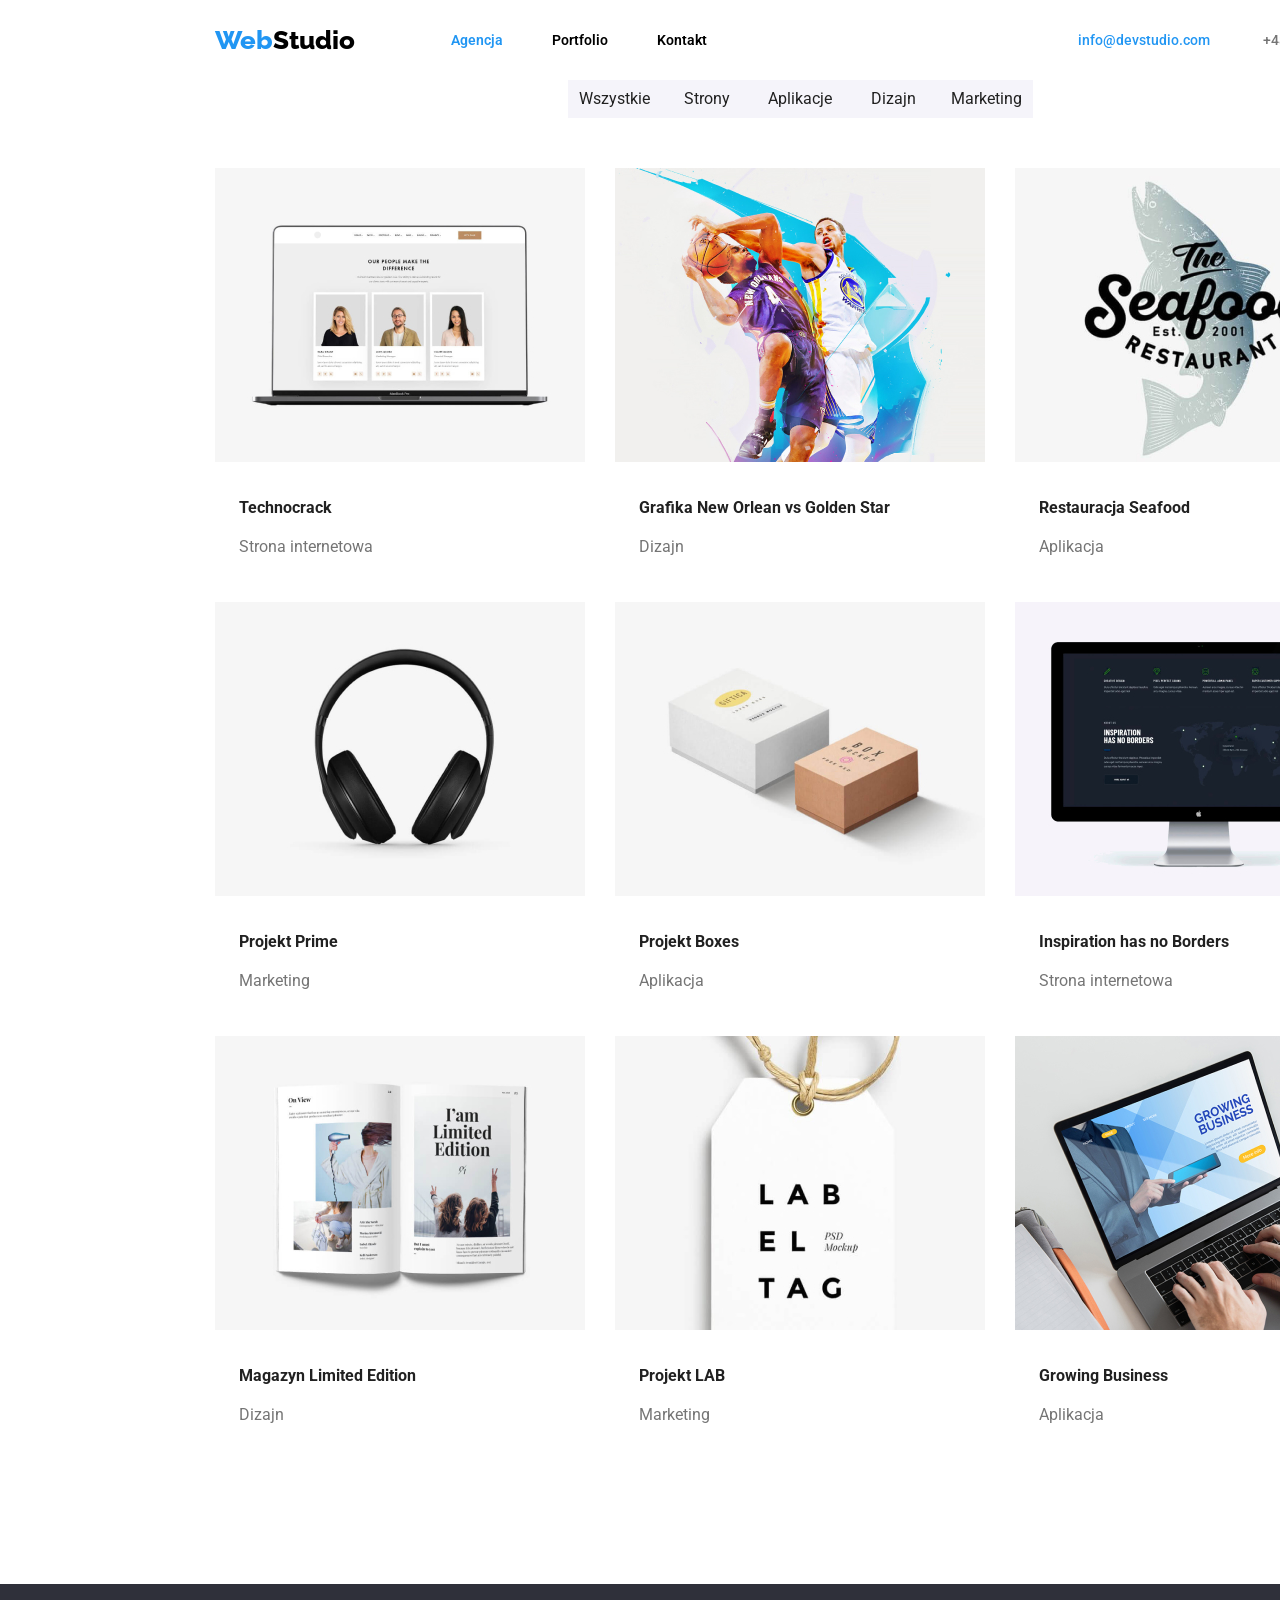
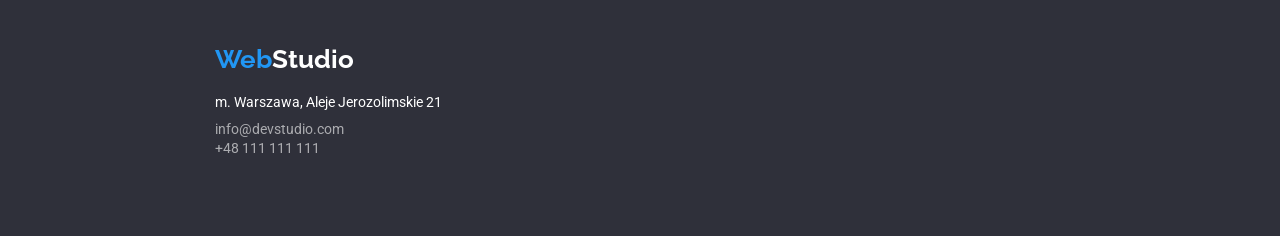
==== portfolio.html @ 06a0cdfe "Add files via upload" ====
<!DOCTYPE html>
<html lang="pl">
  <head>
    <meta charset="UTF-8" />
    <meta http-equiv="X-UA-Compatible" content="IE=edge" />
    <meta name="viewport" content="width=device-width, initial-scale=1.0" />
    <title>goit-markup-hw-03</title>
    <link
      rel="stylesheet"
      href="https://cdnjs.cloudflare.com/ajax/libs/modern-normalize/1.0.0/modern-normalize.min.css"
    />
    <link rel="stylesheet" href="css/styles.css" />
    <link rel="preconnect" href="https://fonts.googleapis.com" />
    <link rel="preconnect" href="https://fonts.gstatic.com" crossorigin />
    <link
      href="https://fonts.googleapis.com/css2?family=Raleway&family=Roboto&display=swap"
      rel="stylesheet"
    />
  </head>
  <body>
    <header class="header cotainer">
      <div class="upper-line container">
        <a href="index.html" class="logo-up link"
          ><span class="logo-first">Web</span
          ><span class="logo-second">Studio</span></a
        >

        <!-- Nawigacja do innych stron -->
        <nav class="nav-links">
          <ul class="nav-class list">
            <li><a href="agencja" class="agency link">Agencja</a></li>
            <li>
              <a href="portfolio.html" class="portfolio link">Portfolio</a>
            </li>
            <li><a href="kontakt" class="contact link">Kontakt</a></li>
          </ul>
        </nav>

        <!-- Mail i telefon -->
        <address class="address-up">
          <a href="mailto:info@devstudio.com" class="address-up-mail link"
            >info@devstudio.com</a
          >
          <a href="tel:+48111111111" class="address-up-tel link"
            >+48 111 111 111</a
          >
        </address>
      </div>
    </header>
    <main>
      <!--Przyciski-->
      <div class="container">
        <ul class="selectors">
          <li><button type="button" class="selector-one">Wszystkie</button></li>
          <li><button type="button" class="selector-two">Strony</button></li>
          <li>
            <button type="button" class="selector-three">Aplikacje</button>
          </li>
          <li><button type="button" class="selector-four">Dizajn</button></li>
          <li>
            <button type="button" class="selector-five">Marketing</button>
          </li>
        </ul>
      </div>
      <!--Wybór produktów (nazwy plikow jpg zaczynają się od p-portfolio)-->
      <div class="container">
        <ul class="products">
          <li>
            <img
              src="images/plogo-one.jpg"
              alt="Technocrack"
              width="370"
              height="294"
            />
            <p class="prod-title">Technocrack</p>
            <p class="prod-decription">Strona internetowa</p>
          </li>
          <li>
            <img
              src="images/plogo-two.jpg"
              alt="New Orlean vs Golden Star"
              width="370"
              height="294"
            />
            <p class="prod-title">Grafika New Orlean vs Golden Star</p>
            <p class="prod-decription">Dizajn</p>
          </li>
          <li>
            <img
              src="images/plogo-three.jpg"
              alt="Seafood Restaurant"
              width="370"
              height="294"
            />
            <p class="prod-title">Restauracja Seafood</p>
            <p class="prod-decription">Aplikacja</p>
          </li>
          <li>
            <img
              src="images/plogo-four.jpg"
              alt="Headphones"
              width="370"
              height="294"
            />
            <p class="prod-title">Projekt Prime</p>
            <p class="prod-decription">Marketing</p>
          </li>
          <li>
            <img
              src="images/plogo-five.jpg"
              alt="Boxes"
              width="370"
              height="294"
            />
            <p class="prod-title">Projekt Boxes</p>
            <p class="prod-decription">Aplikacja</p>
          </li>
          <li>
            <img
              src="images/plogo-six.jpg"
              alt="Monitor"
              width="370"
              height="294"
            />
            <p class="prod-title">Inspiration has no Borders</p>
            <p class="prod-decription">Strona internetowa</p>
          </li>
          <li>
            <img
              src="images/plogo-seven.jpg"
              alt="Magazine"
              width="370"
              height="294"
            />
            <p class="prod-title">Magazyn Limited Edition</p>
            <p class="prod-decription">Dizajn</p>
          </li>
          <li>
            <img
              src="images/plogo-eight.jpg"
              alt="Tag"
              width="370"
              height="294"
            />
            <p class="prod-title">Projekt LAB</p>
            <p class="prod-decription">Marketing</p>
          </li>
          <li>
            <img
              src="images/plogo-nine.jpg"
              alt="Laptop"
              width="370"
              height="294"
            />
            <p class="prod-title">Growing Business</p>
            <p class="prod-decription">Aplikacja</p>
          </li>
        </ul>
      </div>
    </main>

    <footer>
      <div class="container">
        <section class="lower-line">
          <h3>
            <a href="index.html" class="logo-down link"
              ><span class="logo-down-first">Web</span
              ><span class="logo-down-second">Studio</span></a
            >
          </h3>

          <address class="adress-down-first">
            m. Warszawa, Aleje Jerozolimskie 21
          </address>

          <address class="adress-down-second link">
            <a href="mailto:info@devstudio.com" class="mail-bottom"
              >info@devstudio.com</a
            >
            <br />
            <a href="tel:+48111111111" class="tel-bottom">+48 111 111 111</a>
          </address>
        </section>
      </div>
    </footer>
  </body>
</html>
---- css/styles.css ----
:root {
  --first-text-color: #212121;
  --second-text-color: #757575;
  --third-text-color: #ffffff;
  --fourth-text-color: #2196f3;
  --fifth-text-color: #000;
  --first-background-color: #fff;
  --second-background-color: #2f303a;
  --button-color: #2196f3;
  --selectors-background-colour: #f5f4fa;
}

body {
  font-family: Roboto;
  line-height: normal;
  box-sizing: border-box;
  display: block;
  color: var(--second-text-color);
}

h1,
h2,
h3,
h4,
h5,
h6 {
  margin: 0;
}

ul,
ol {
  margin: 0;
  padding: 0;
}

p {
  padding: 0;
}

img {
  display: block;
}
.list {
  list-style: none;
}

.link {
  text-decoration: none;
}

.container {
  width: 1600px;
  align-items: center;
  /* margin: 0 auto; */
}

/* style nagłówka */
.header .countainer {
  display: flex;
  align-items: center;
}
.header {
  border: var(--first-background-color);
  width: 1600px;
  height: 80px;
  display: flex;
}

.header .upper-line {
  background-color: var(--first-background-color);
  display: flex;
}
.logo-up {
  font-family: Raleway;
  font-weight: 900;
  font-size: 26px;
  text-decoration: none;
  text-align: left;
  width: 145px;
  height: 31px;
  margin-left: 215px;
}
.logo-up :hover {
  font-family: Raleway;
  font-weight: 800;
  font-size: 26px;
  text-decoration: none;
}

.logo-first {
  color: var(--fourth-text-color);
  font-weight: 800;
  font-size: 26px;
}
.logo-second {
  color: var(--fifth-text-color);
  font-weight: 800;
  font-size: 26px;
}
.header .nav-links {
  padding-left: 91px;
}
.nav-links ul {
  font-weight: 600;
  font-size: 14px;
  font-style: normal;
  line-height: 16px;
  word-spacing: 46px;
}

.nav-class li {
  display: inline;
  text-decoration: none;
}

.nav-class li:hover {
  display: inline;
  text-decoration: none;
}

.nav-class a {
  text-decoration: none;
}

.nav-class a:hover {
  display: inline;
}

.agency {
  color: #2196f3;
}
.agency:hover {
  text-decoration: none;
}
.portfolio {
  color: #000;
}
.portfolio:hover {
  text-decoration: none;
}
.contact {
  color: #000;
}
.contact:hover {
  text-decoration: none;
}

.header .address-up {
  padding-left: 371px;
}

.address-up {
  font-weight: 500;
  font-size: 14px;
  font-style: normal;
  text-align: right;
  top: 32px;
}

.address-up :hover {
  font-weight: 500;
  font-size: 14px;
  text-decoration: underline;
  text-align: right;
}

.address-up-mail {
  color: #2196f3;
  text-decoration: none;
}

.address-up-tel {
  color: var(--second-text-color);
  text-decoration: none;
  padding-left: 50px;
}

/* style Głównego nagłówka i przycisku na stronie głónej*/

.main-headder {
  background-color: var(--second-background-color);
  text-align: center;
  align-items: center;
  width: 1600px;
  height: 600px;
}
h1 {
  font-weight: 900;
  font-size: 44px;
  line-height: 60px;
  letter-spacing: 0.06em;
  text-transform: uppercase;
  color: var(--third-text-color);
  padding: 200px 452px 40px 452px;
}

.selector-main {
  font-style: normal;
  font-weight: 700;
  font-size: 16px;
  line-height: 30px;
  letter-spacing: 0.06em;
  background-color: var(--button-color);
  border-color: var(--button-color);
  border-radius: 4px;
  box-shadow: 0px 4px 4px rgba(0, 0, 0, 0.15);
  color: var(--third-text-color);
  cursor: pointer;
  width: 200px;
  height: 50px;
  margin-bottom: 200px;
}

.selector-main :hover,
.selector-main :focus {
  color: var(--third-text-color);
}

/*komórki lorem ipsum*/
.ipsum {
  display: flex;
  margin-left: 215px;
  margin-right: 215px;
  margin-top: 94px;
  justify-content: space-evenly;
  padding-bottom: 94px;
}

.ipsum.reversed {
  flex-direction: row;
}

.lorem-ipsum li {
  list-style: none;
  display: block;
  text-align: left;
}

.ipsum-main {
  font-weight: 700;
  font-size: 14px;
  color: var(--first-text-color);
  text-align: left;
}

.ipsum-secondarry {
  font-weight: 400;
  font-size: 14;
  font-style: normal;
  text-decoration: none;
  text-align: left;
  display: flex;
}

/* Foto */
.photos {
  background-color: var(--first-background-color);
  display: inline;
  color: var(--first-text-color);
}
.photos h2 {
  text-align: center;
  font-weight: 700;
  font-size: 36px;
  padding-bottom: 50px;
}

.photos ul {
  list-style: none;
}
.photo {
  display: flex;
  align-items: center;
  justify-content: space-between;
  flex-direction: row;
  margin-left: 215px;
  margin-right: 215px;
  padding-bottom: 188px;
}

/*Zespół*/
.our-team {
  background-color: var(--first-background-color);
}
.member {
  width: 270px;
  height: 368px;
  box-shadow: 0 2px 1px 0 #000000;
  box-shadow: 0 1px 1px 0 #000000;
  box-shadow: 0 1px 3px 0 #000000;
  border-bottom-right-radius: 4px;
  border-bottom-left-radius: 4px;
  border-image-width: 270px;
}

.our-team h2 {
  color: var(--first-text-color);
  font-weight: 700;
  font-size: 36px;
  text-align: center;
  padding-bottom: 50px;
}

.members {
  display: flex;
  flex-direction: row;
  justify-content: space-between;
  padding-bottom: 94px;
  margin-left: 215px;
  margin-right: 215px;
}

.members li {
  list-style: none;
  font-size: 16px;
  font-weight: 400;
}

.john-doe {
  font-size: 16px;
  font-weight: 700;
  text-align: center;
  color: var(--first-text-color);
}
.member-text {
  font-size: 16px;
  font-weight: 400;
  text-align: center;
}

/*Stopka*/

.lower-line {
  background-color: var(--second-background-color);
  height: 252px;
  padding-left: 215px;
  padding-top: 60px;
}

.logo-down {
  font-family: Raleway;
  font-weight: 700;
  font-size: 26px;
  text-decoration: none;
}
.logo-down:hover {
  font-family: Raleway;
  font-weight: 700;
  font-size: 26px;
  text-decoration: underline;
}
.logo-down-first {
  color: var(--fourth-text-color);
  font-weight: 700;
  font-size: 26px;
}

.logo-down-second {
  color: var(--third-text-color);
  font-weight: 700;
  font-size: 26px;
}

.adress-down-first {
  font-size: 14px;
  font-weight: 400;
  font-style: normal;
  color: var(--third-text-color);
  padding-top: 20px;
  padding-bottom: 9px;
}

.adress-down-second a {
  font-size: 14px;
  font-weight: 400;
  font-style: normal;
  text-decoration: none;
  color: rgba(255, 255, 255, 0.6);
}

.adress-down-second a:hover {
  font-size: 14px;
  font-weight: 400;
  font-style: normal;
  text-decoration: underline;
  color: rgba(255, 255, 255, 0.6);
}

/*Style dla <main> Portfolio*/

.selectors {
  background-color: var(--first-background-color);
  display: flex;
  font-style: normal;
  font-weight: 500;
  font-size: 16px;
  line-height: 26px;
  list-style: none;
  justify-content: center;
}
.selector-one {
  color: var(--first-text-color);
  background-color: var(--selectors-background-colour);
  border: none;
  cursor: pointer;
  width: 93px;
  height: 38px;
}
.selector-one:hover,
.selector-two:hover,
.selector-three:hover,
.selector-four:hover,
.selector-five:hover {
  text-align: center;
  background-color: var(--button-color);
  border-color: var(--button-color);
  border-radius: 4px;
  color: var(--third-text-color);
}

.selector-one :focus,
.selector-two :focus,
.selector-three :focus,
.selector-four :focus,
.selector-five :focus {
  text-align: center;
  background-color: var(--button-color);
  border-color: var(--button-color);
  border-radius: 4px;
  color: var(--third-text-color);
}

.selector-two {
  color: var(--first-text-color);
  background-color: var(--selectors-background-colour);
  border: none;
  cursor: pointer;
  width: 93px;
  height: 38px;
}

.selector-three {
  color: var(--first-text-color);
  background-color: var(--selectors-background-colour);
  border: none;
  cursor: pointer;
  width: 93px;
  height: 38px;
}

.selector-four {
  color: var(--first-text-color);
  background-color: var(--selectors-background-colour);
  border: none;
  cursor: pointer;
  width: 93px;
  height: 38px;
}

.selector-five {
  color: var(--first-text-color);
  background-color: var(--selectors-background-colour);
  border: none;
  cursor: pointer;
  width: 93px;
  height: 38px;
}
.selectors ul {
  list-style: none;
  text-align: center;
}
.products {
  display: flex;
  flex-wrap: wrap;
  margin-left: 215px;
  margin-top: 50px;
  padding-bottom: 114px;
  list-style: none;
}
.products li {
  padding-right: 30px;
  padding-bottom: 30px;
}
.prod-title {
  font-size: 18;
  font-weight: 700;
  color: var(--first-text-color);
  padding-top: 20px;
  padding-left: 24px;
}
.prod-decription {
  font-size: 16;
  font-weight: 400;
  color: var(--second-text-color);
  padding-left: 24px;
  padding-top: 4px;
}
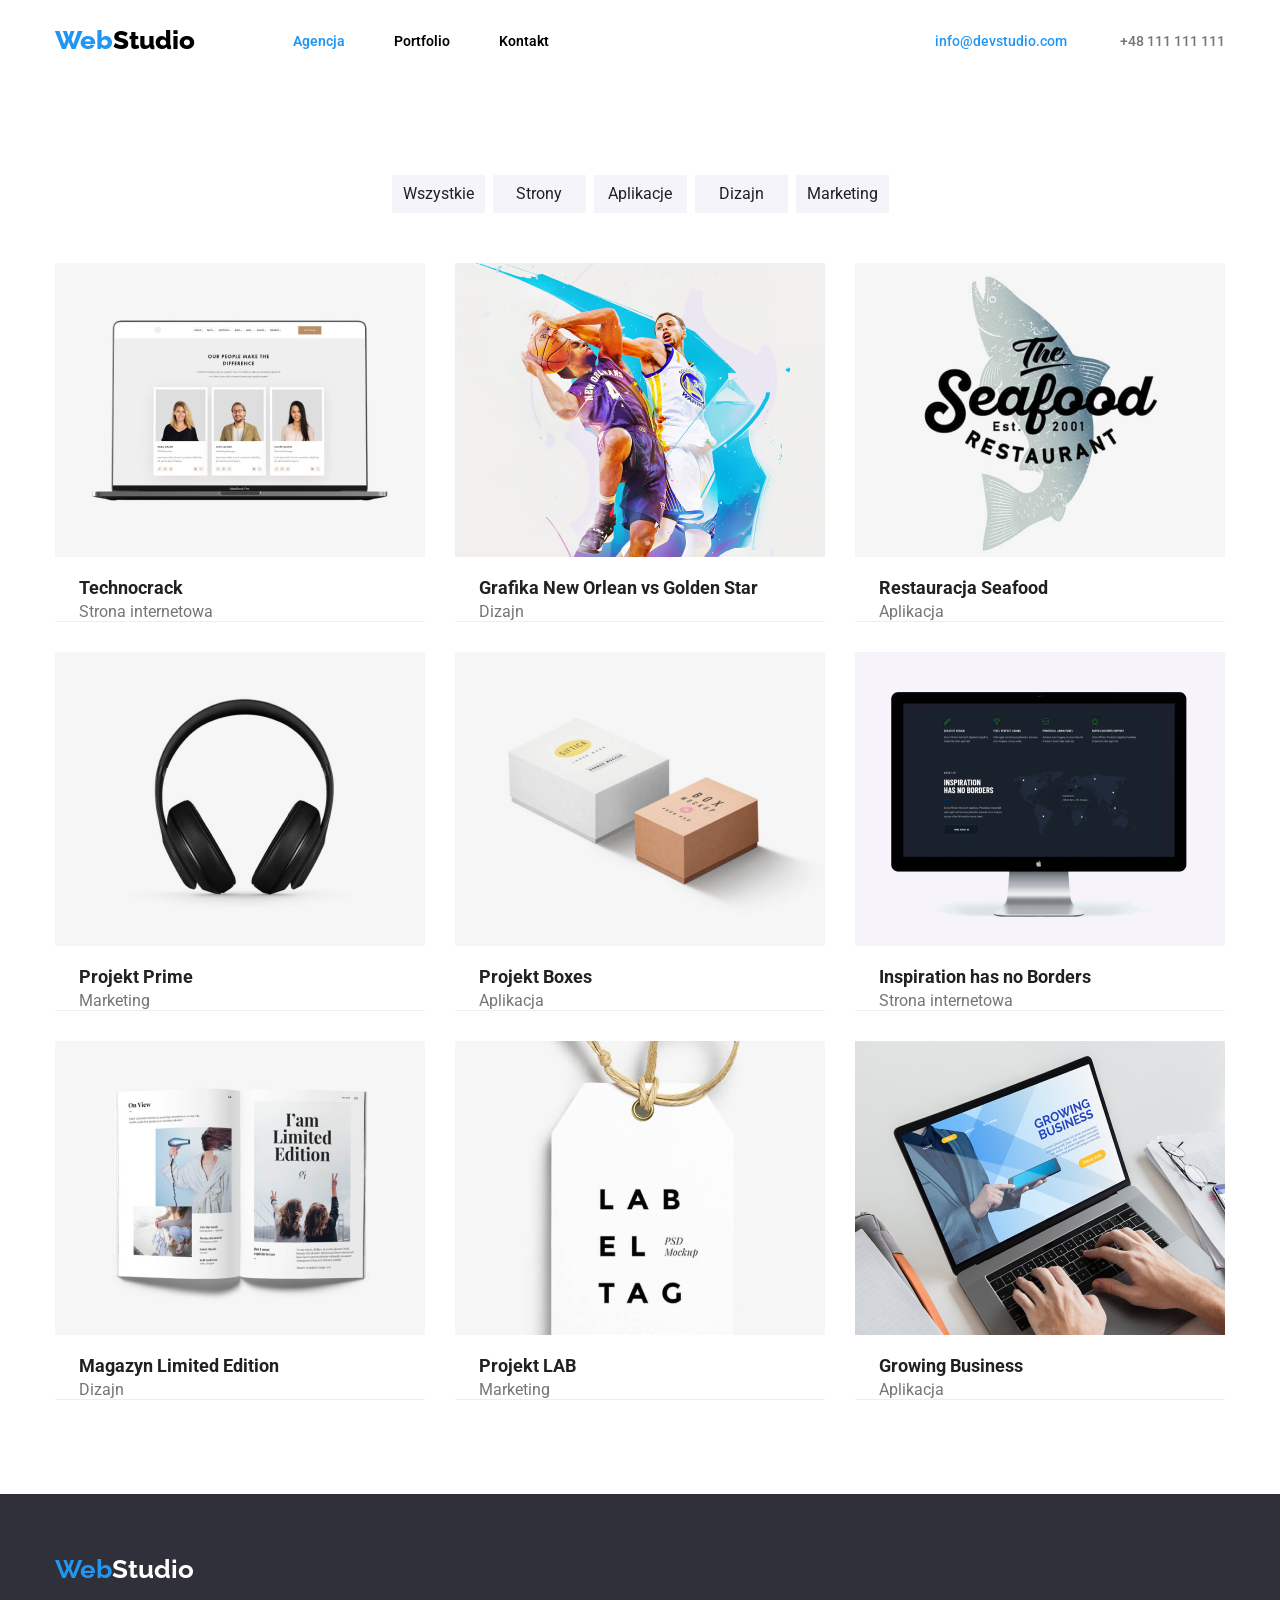
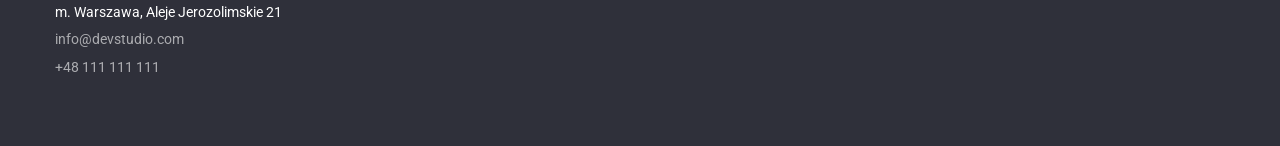
==== commit e6837a02: "Update portfolio.html" ====
--- a/portfolio.html
+++ b/portfolio.html
@@ -48,120 +48,132 @@
       </div>
     </header>
     <main>
-      <!--Przyciski-->
-      <div class="container">
-        <ul class="selectors">
-          <li><button type="button" class="selector-one">Wszystkie</button></li>
-          <li><button type="button" class="selector-two">Strony</button></li>
-          <li>
-            <button type="button" class="selector-three">Aplikacje</button>
-          </li>
-          <li><button type="button" class="selector-four">Dizajn</button></li>
-          <li>
-            <button type="button" class="selector-five">Marketing</button>
-          </li>
-        </ul>
-      </div>
-      <!--Wybór produktów (nazwy plikow jpg zaczynają się od p-portfolio)-->
-      <div class="container">
-        <ul class="products">
-          <li>
-            <img
-              src="images/plogo-one.jpg"
-              alt="Technocrack"
-              width="370"
-              height="294"
-            />
-            <p class="prod-title">Technocrack</p>
-            <p class="prod-decription">Strona internetowa</p>
-          </li>
-          <li>
-            <img
-              src="images/plogo-two.jpg"
-              alt="New Orlean vs Golden Star"
-              width="370"
-              height="294"
-            />
-            <p class="prod-title">Grafika New Orlean vs Golden Star</p>
-            <p class="prod-decription">Dizajn</p>
-          </li>
-          <li>
-            <img
-              src="images/plogo-three.jpg"
-              alt="Seafood Restaurant"
-              width="370"
-              height="294"
-            />
-            <p class="prod-title">Restauracja Seafood</p>
-            <p class="prod-decription">Aplikacja</p>
-          </li>
-          <li>
-            <img
-              src="images/plogo-four.jpg"
-              alt="Headphones"
-              width="370"
-              height="294"
-            />
-            <p class="prod-title">Projekt Prime</p>
-            <p class="prod-decription">Marketing</p>
-          </li>
-          <li>
-            <img
-              src="images/plogo-five.jpg"
-              alt="Boxes"
-              width="370"
-              height="294"
-            />
-            <p class="prod-title">Projekt Boxes</p>
-            <p class="prod-decription">Aplikacja</p>
-          </li>
-          <li>
-            <img
-              src="images/plogo-six.jpg"
-              alt="Monitor"
-              width="370"
-              height="294"
-            />
-            <p class="prod-title">Inspiration has no Borders</p>
-            <p class="prod-decription">Strona internetowa</p>
-          </li>
-          <li>
-            <img
-              src="images/plogo-seven.jpg"
-              alt="Magazine"
-              width="370"
-              height="294"
-            />
-            <p class="prod-title">Magazyn Limited Edition</p>
-            <p class="prod-decription">Dizajn</p>
-          </li>
-          <li>
-            <img
-              src="images/plogo-eight.jpg"
-              alt="Tag"
-              width="370"
-              height="294"
-            />
-            <p class="prod-title">Projekt LAB</p>
-            <p class="prod-decription">Marketing</p>
-          </li>
-          <li>
-            <img
-              src="images/plogo-nine.jpg"
-              alt="Laptop"
-              width="370"
-              height="294"
-            />
-            <p class="prod-title">Growing Business</p>
-            <p class="prod-decription">Aplikacja</p>
-          </li>
-        </ul>
+      <div class="section">
+        <!--Przyciski-->
+        <div class="selectors">
+          <div class="container">
+            <ul class="selectors-list list">
+              <li>
+                <button type="button" class="selector-one">Wszystkie</button>
+              </li>
+              <li>
+                <button type="button" class="selector-two">Strony</button>
+              </li>
+              <li>
+                <button type="button" class="selector-three">Aplikacje</button>
+              </li>
+              <li>
+                <button type="button" class="selector-four">Dizajn</button>
+              </li>
+              <li>
+                <button type="button" class="selector-five">Marketing</button>
+              </li>
+            </ul>
+          </div>
+        </div>
+        <!--Wybór produktów (nazwy plikow jpg zaczynają się od p-portfolio)-->
+        <div class="products">
+          <div class="container">
+            <ul class="products-list list">
+              <li>
+                <img
+                  src="images/plogo-one.jpg"
+                  alt="Technocrack"
+                  width="370"
+                  height="294"
+                />
+                <p class="prod-title">Technocrack</p>
+                <p class="prod-decription">Strona internetowa</p>
+              </li>
+              <li>
+                <img
+                  src="images/plogo-two.jpg"
+                  alt="New Orlean vs Golden Star"
+                  width="370"
+                  height="294"
+                />
+                <p class="prod-title">Grafika New Orlean vs Golden Star</p>
+                <p class="prod-decription">Dizajn</p>
+              </li>
+              <li>
+                <img
+                  src="images/plogo-three.jpg"
+                  alt="Seafood Restaurant"
+                  width="370"
+                  height="294"
+                />
+                <p class="prod-title">Restauracja Seafood</p>
+                <p class="prod-decription">Aplikacja</p>
+              </li>
+              <li>
+                <img
+                  src="images/plogo-four.jpg"
+                  alt="Headphones"
+                  width="370"
+                  height="294"
+                />
+                <p class="prod-title">Projekt Prime</p>
+                <p class="prod-decription">Marketing</p>
+              </li>
+              <li>
+                <img
+                  src="images/plogo-five.jpg"
+                  alt="Boxes"
+                  width="370"
+                  height="294"
+                />
+                <p class="prod-title">Projekt Boxes</p>
+                <p class="prod-decription">Aplikacja</p>
+              </li>
+              <li>
+                <img
+                  src="images/plogo-six.jpg"
+                  alt="Monitor"
+                  width="370"
+                  height="294"
+                />
+                <p class="prod-title">Inspiration has no Borders</p>
+                <p class="prod-decription">Strona internetowa</p>
+              </li>
+              <li>
+                <img
+                  src="images/plogo-seven.jpg"
+                  alt="Magazine"
+                  width="370"
+                  height="294"
+                />
+                <p class="prod-title">Magazyn Limited Edition</p>
+                <p class="prod-decription">Dizajn</p>
+              </li>
+              <li>
+                <img
+                  src="images/plogo-eight.jpg"
+                  alt="Tag"
+                  width="370"
+                  height="294"
+                />
+                <p class="prod-title">Projekt LAB</p>
+                <p class="prod-decription">Marketing</p>
+              </li>
+              <li>
+                <img
+                  src="images/plogo-nine.jpg"
+                  alt="Laptop"
+                  width="370"
+                  height="294"
+                />
+                <p class="prod-title">Growing Business</p>
+                <p class="prod-decription">Aplikacja</p>
+              </li>
+            </ul>
+          </div>
+        </div>
       </div>
     </main>
 
     <footer>
-      <div class="container">
-        <section class="lower-line">
+      <div class="lower-line section">
+        <div class="container">
           <h3>
             <a href="index.html" class="logo-down link"
               ><span class="logo-down-first">Web</span
@@ -174,13 +186,17 @@
           </address>
 
           <address class="adress-down-second link">
-            <a href="mailto:info@devstudio.com" class="mail-bottom"
-              >info@devstudio.com</a
-            >
-            <br />
-            <a href="tel:+48111111111" class="tel-bottom">+48 111 111 111</a>
+            <ul class="adress-down list">
+              <li class="mail-bottom">
+                <a href="mailto:info@devstudio.com">info@devstudio.com</a>
+              </li>
+
+              <li class="tel-bottom">
+                <a href="tel:+48111111111">+48 111 111 111</a>
+              </li>
+            </ul>
           </address>
-        </section>
+        </div>
       </div>
     </footer>
   </body>
--- a/css/styles.css
+++ b/css/styles.css
@@ -10,6 +10,11 @@
   --selectors-background-colour: #f5f4fa;
 }
 
+* {
+  margin: 0;
+  padding: 0;
+}
+
 body {
   font-family: Roboto;
   line-height: normal;
@@ -49,23 +54,27 @@
 }
 
 .container {
-  width: 1600px;
-  align-items: center;
-  /* margin: 0 auto; */
-}
-
+  width: 1200px;
+  margin: 0 auto;
+  padding-left: 15px;
+  padding-right: 15px;
+}
+
+.section {
+  padding-top: 94px;
+  padding-bottom: 94px;
+}
 /* style nagłówka */
-.header .countainer {
-  display: flex;
-  align-items: center;
-}
 .header {
   border: var(--first-background-color);
-  width: 1600px;
-  height: 80px;
-  display: flex;
-}
-
+  display: flex;
+  align-items: center;
+  padding-top: 25px;
+  padding-bottom: 25px;
+}
+.upper-line {
+  align-items: center;
+}
 .header .upper-line {
   background-color: var(--first-background-color);
   display: flex;
@@ -78,7 +87,6 @@
   text-align: left;
   width: 145px;
   height: 31px;
-  margin-left: 215px;
 }
 .logo-up :hover {
   font-family: Raleway;
@@ -97,15 +105,20 @@
   font-weight: 800;
   font-size: 26px;
 }
+
 .header .nav-links {
-  padding-left: 91px;
+  padding-left: 93px;
+  gap: 46px;
+  top: 32px;
 }
 .nav-links ul {
+  display: inline;
   font-weight: 600;
   font-size: 14px;
   font-style: normal;
   line-height: 16px;
   word-spacing: 46px;
+  align-items: center;
 }
 
 .nav-class li {
@@ -146,15 +159,15 @@
 }
 
 .header .address-up {
-  padding-left: 371px;
+  margin-left: auto;
+  display: inline;
 }
 
 .address-up {
   font-weight: 500;
   font-size: 14px;
   font-style: normal;
-  text-align: right;
-  top: 32px;
+  text-align: left;
 }
 
 .address-up :hover {
@@ -179,10 +192,9 @@
 
 .main-headder {
   background-color: var(--second-background-color);
-  text-align: center;
-  align-items: center;
-  width: 1600px;
-  height: 600px;
+}
+.main-headder .container {
+  align-items: center;
 }
 h1 {
   font-weight: 900;
@@ -190,12 +202,15 @@
   line-height: 60px;
   letter-spacing: 0.06em;
   text-transform: uppercase;
-  color: var(--third-text-color);
-  padding: 200px 452px 40px 452px;
+  text-align: center;
+  color: var(--third-text-color);
+  padding: 200px 252px 30px 252px;
 }
 
 .selector-main {
   font-style: normal;
+  text-align: center;
+  align-items: center;
   font-weight: 700;
   font-size: 16px;
   line-height: 30px;
@@ -208,7 +223,7 @@
   cursor: pointer;
   width: 200px;
   height: 50px;
-  margin-bottom: 200px;
+  margin: 30px 500px 200px 500px;
 }
 
 .selector-main :hover,
@@ -219,11 +234,8 @@
 /*komórki lorem ipsum*/
 .ipsum {
   display: flex;
-  margin-left: 215px;
-  margin-right: 215px;
-  margin-top: 94px;
   justify-content: space-evenly;
-  padding-bottom: 94px;
+  gap: 30px;
 }
 
 .ipsum.reversed {
@@ -245,10 +257,10 @@
 
 .ipsum-secondarry {
   font-weight: 400;
-  font-size: 14;
-  font-style: normal;
-  text-decoration: none;
-  text-align: left;
+  font-size: 14px;
+  font-style: normal;
+  text-decoration: none;
+  text-align: justify;
   display: flex;
 }
 
@@ -267,18 +279,16 @@
 
 .photos ul {
   list-style: none;
+  gap: 30px;
 }
 .photo {
   display: flex;
   align-items: center;
   justify-content: space-between;
   flex-direction: row;
-  margin-left: 215px;
-  margin-right: 215px;
-  padding-bottom: 188px;
-}
-
-/*Zespół*/
+}
+
+/*Załoga*/
 .our-team {
   background-color: var(--first-background-color);
 }
@@ -305,9 +315,8 @@
   display: flex;
   flex-direction: row;
   justify-content: space-between;
+  gap: 30px;
   padding-bottom: 94px;
-  margin-left: 215px;
-  margin-right: 215px;
 }
 
 .members li {
@@ -333,7 +342,6 @@
 .lower-line {
   background-color: var(--second-background-color);
   height: 252px;
-  padding-left: 215px;
   padding-top: 60px;
 }
 
@@ -376,6 +384,7 @@
   font-style: normal;
   text-decoration: none;
   color: rgba(255, 255, 255, 0.6);
+  text-align: left;
 }
 
 .adress-down-second a:hover {
@@ -385,12 +394,18 @@
   text-decoration: underline;
   color: rgba(255, 255, 255, 0.6);
 }
+.mail-bottom {
+  margin-bottom: 9px;
+}
 
 /*Style dla <main> Portfolio*/
-
 .selectors {
+  padding-bottom: 50px;
+}
+.selectors-list {
   background-color: var(--first-background-color);
   display: flex;
+  gap: 8px;
   font-style: normal;
   font-weight: 500;
   font-size: 16px;
@@ -469,27 +484,27 @@
   list-style: none;
   text-align: center;
 }
-.products {
-  display: flex;
+
+.products-list {
+  display: flex;
+  align-content: space-between;
   flex-wrap: wrap;
-  margin-left: 215px;
-  margin-top: 50px;
-  padding-bottom: 114px;
-  list-style: none;
-}
-.products li {
-  padding-right: 30px;
-  padding-bottom: 30px;
+  flex-basis: calc((100% - 60px) / 3);
+  gap: 30px;
+  align-items: center;
+}
+.products-list li {
+  border-bottom: 1px solid #eeeeee;
 }
 .prod-title {
-  font-size: 18;
+  font-size: 18px;
   font-weight: 700;
   color: var(--first-text-color);
   padding-top: 20px;
   padding-left: 24px;
 }
 .prod-decription {
-  font-size: 16;
+  font-size: 16px;
   font-weight: 400;
   color: var(--second-text-color);
   padding-left: 24px;
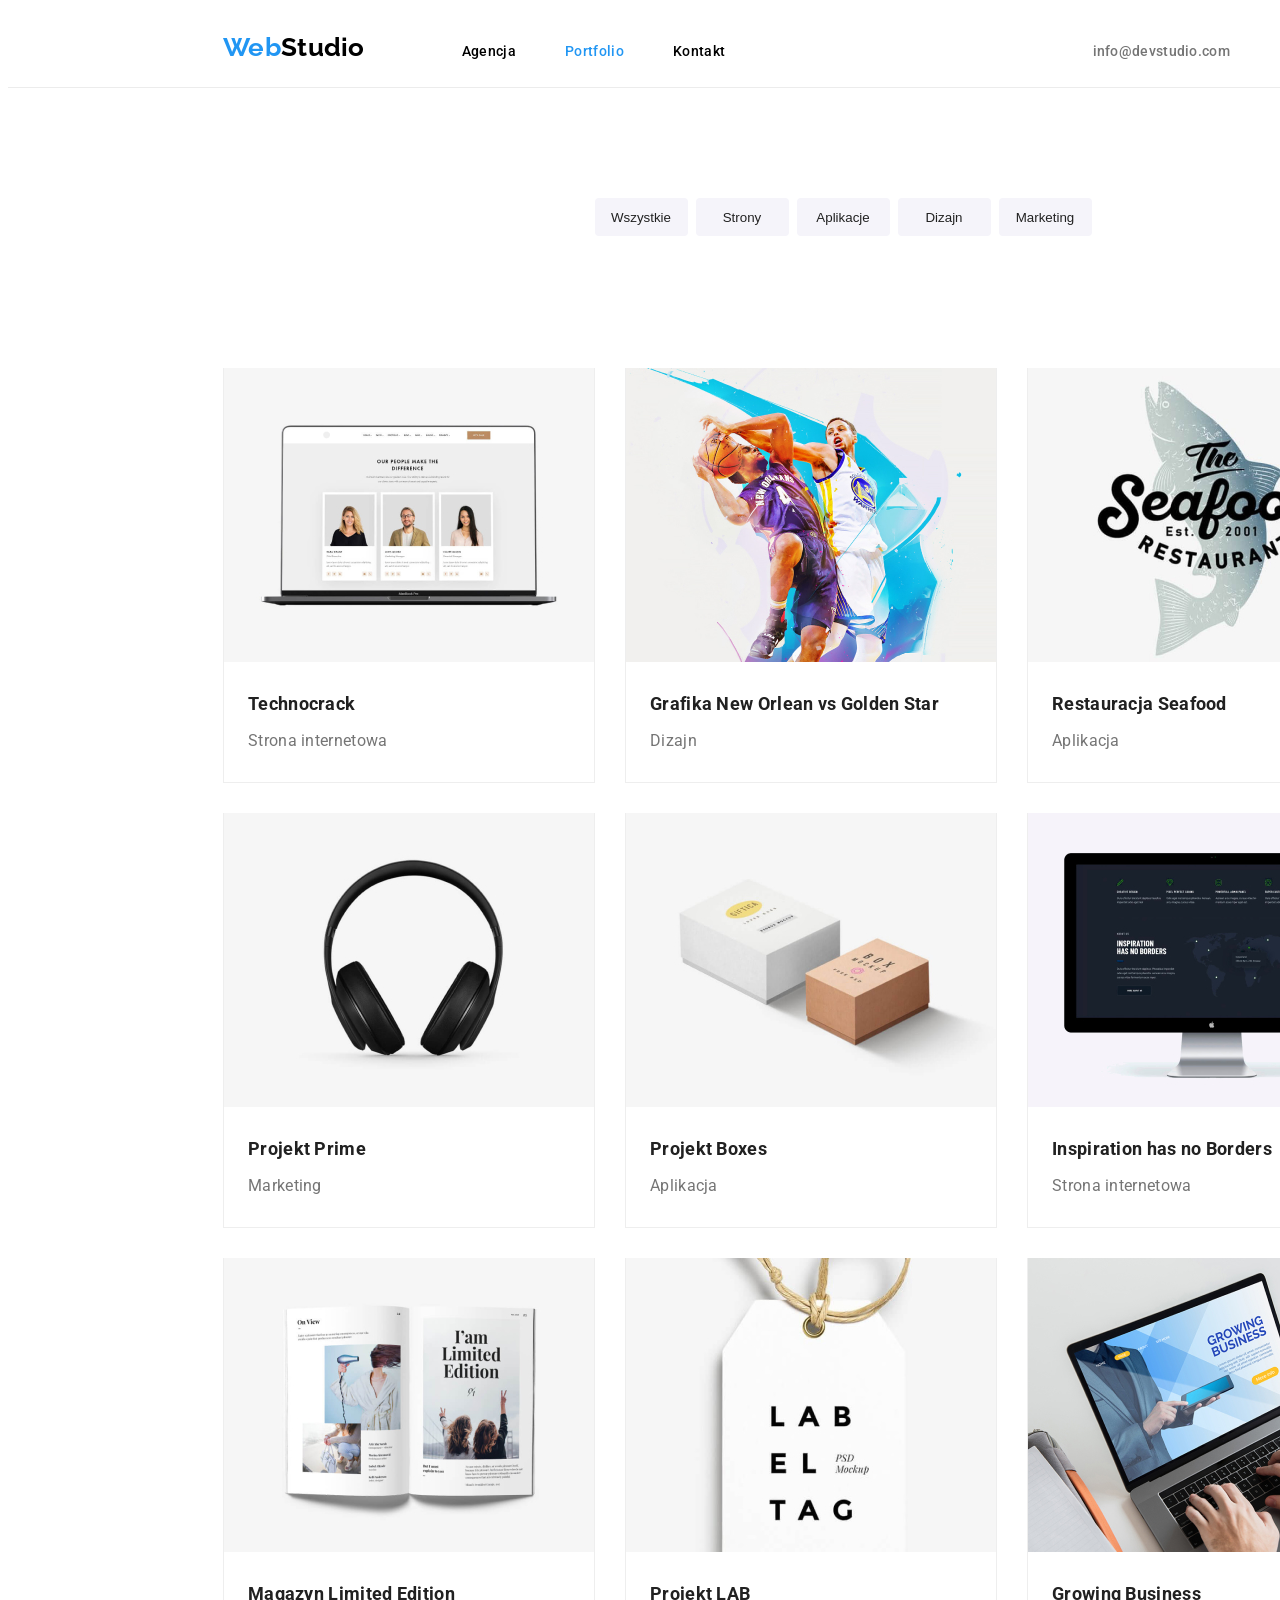
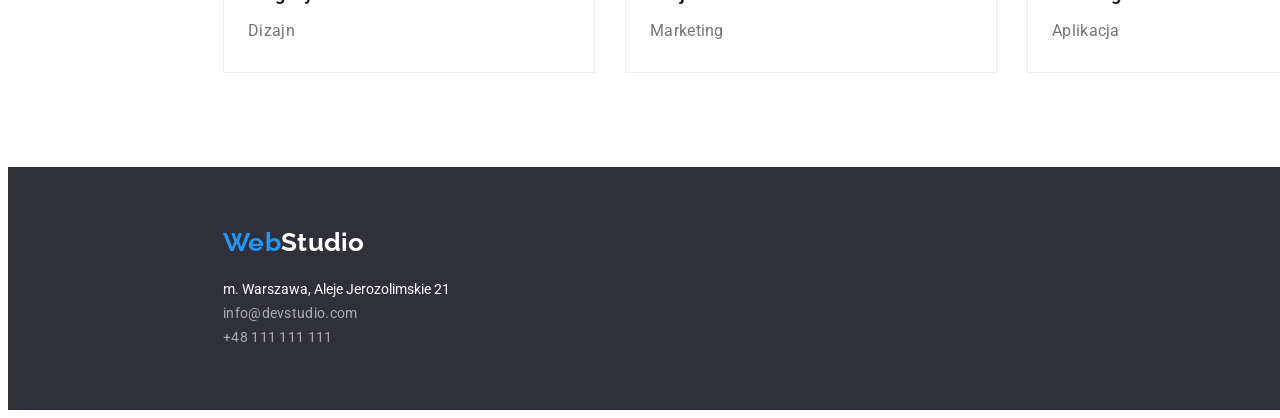
==== commit 8be9fade: "Add files via upload" ====
--- a/portfolio.html
+++ b/portfolio.html
@@ -7,74 +7,78 @@
     <title>goit-markup-hw-03</title>
     <link
       rel="stylesheet"
-      href="https://cdnjs.cloudflare.com/ajax/libs/modern-normalize/1.0.0/modern-normalize.min.css"
+      href="node_modules/modern-normalize/modern-normalize.css"
     />
-    <link rel="stylesheet" href="css/styles.css" />
+    <link rel="stylesheet" href="./css/styles.css" />
     <link rel="preconnect" href="https://fonts.googleapis.com" />
     <link rel="preconnect" href="https://fonts.gstatic.com" crossorigin />
     <link
-      href="https://fonts.googleapis.com/css2?family=Raleway&family=Roboto&display=swap"
+      href="https://fonts.googleapis.com/css2?family=Raleway:wght@700&family=Roboto:wght@400;500;700;900&display=swap"
       rel="stylesheet"
     />
   </head>
   <body>
-    <header class="header cotainer">
-      <div class="upper-line container">
-        <a href="index.html" class="logo-up link"
-          ><span class="logo-first">Web</span
-          ><span class="logo-second">Studio</span></a
-        >
-
-        <!-- Nawigacja do innych stron -->
-        <nav class="nav-links">
-          <ul class="nav-class list">
-            <li><a href="agencja" class="agency link">Agencja</a></li>
-            <li>
-              <a href="portfolio.html" class="portfolio link">Portfolio</a>
-            </li>
-            <li><a href="kontakt" class="contact link">Kontakt</a></li>
-          </ul>
-        </nav>
-
-        <!-- Mail i telefon -->
-        <address class="address-up">
-          <a href="mailto:info@devstudio.com" class="address-up-mail link"
-            >info@devstudio.com</a
-          >
-          <a href="tel:+48111111111" class="address-up-tel link"
-            >+48 111 111 111</a
-          >
-        </address>
+    <header>
+      <div class="container">
+        <div class="header">
+          <div class="header-logo">
+            <a href="index.html" class="logo-up"
+              ><span class="web">Web</span
+              ><span class="studio-up">Studio</span></a
+            >
+          </div>
+
+          <!-- Nawigacja do innych stron -->
+
+          <div class="nav-links">
+            <ul class="nav-list">
+              <li><a href="index.html" class="agency">Agencja</a></li>
+              <li>
+                <a href="portfolio.html" class="portfolio active">Portfolio</a>
+              </li>
+              <li><a href="/kontakt" class="contact">Kontakt</a></li>
+            </ul>
+          </div>
+
+          <!-- Mail i telefon-->
+          <div class="contact-details">
+            <a href="mailto:info@devstudio.com" class="contact-details_email"
+              >info@devstudio.com</a
+            >
+            <a href="tel:+48111111111" class="contact-details_tel"
+              >+48 111 111 111</a
+            >
+          </div>
+        </div>
       </div>
     </header>
+
     <main>
-      <div class="section">
-        <!--Przyciski-->
-        <div class="selectors">
-          <div class="container">
-            <ul class="selectors-list list">
+      <div class="container">
+        <div class="section">
+          <!--Przyciski-->
+          <div class="buttons">
+            <ul class="selectors">
               <li>
                 <button type="button" class="selector-one">Wszystkie</button>
               </li>
               <li>
-                <button type="button" class="selector-two">Strony</button>
-              </li>
-              <li>
-                <button type="button" class="selector-three">Aplikacje</button>
-              </li>
-              <li>
-                <button type="button" class="selector-four">Dizajn</button>
-              </li>
-              <li>
-                <button type="button" class="selector-five">Marketing</button>
+                <button type="button" class="selector-one">Strony</button>
+              </li>
+              <li>
+                <button type="button" class="selector-one">Aplikacje</button>
+              </li>
+              <li>
+                <button type="button" class="selector-one">Dizajn</button>
+              </li>
+              <li>
+                <button type="button" class="selector-one">Marketing</button>
               </li>
             </ul>
           </div>
-        </div>
-        <!--Wybór produktów (nazwy plikow jpg zaczynają się od p-portfolio)-->
-        <div class="products">
-          <div class="container">
-            <ul class="products-list list">
+          <!--Wybór produktów (nazwy plikow jpg zaczynają się od p-portfolio)-->
+          <div class="products">
+            <ul>
               <li>
                 <img
                   src="images/plogo-one.jpg"
@@ -171,31 +175,39 @@
       </div>
     </main>
 
-    <footer>
-      <div class="lower-line section">
-        <div class="container">
-          <h3>
-            <a href="index.html" class="logo-down link"
-              ><span class="logo-down-first">Web</span
-              ><span class="logo-down-second">Studio</span></a
-            >
-          </h3>
-
-          <address class="adress-down-first">
-            m. Warszawa, Aleje Jerozolimskie 21
-          </address>
-
-          <address class="adress-down-second link">
-            <ul class="adress-down list">
-              <li class="mail-bottom">
-                <a href="mailto:info@devstudio.com">info@devstudio.com</a>
-              </li>
-
-              <li class="tel-bottom">
-                <a href="tel:+48111111111">+48 111 111 111</a>
-              </li>
-            </ul>
-          </address>
+    <!--Footer-->
+
+    <footer class="section_footer">
+      <div class="container">
+        <div>
+          <section>
+            <div class="lower-line">
+              <div class="left_section">
+                <h3>
+                  <a href="index.html" class="logo-down"
+                    ><span class="logo-down-first">Web</span
+                    ><span class="logo-down-second">Studio</span></a
+                  >
+                </h3>
+
+                <address class="adress-down-first">
+                  m. Warszawa, Aleje Jerozolimskie 21
+                </address>
+
+                <div class="footer-conntact">
+                  <a
+                    class="footer-conntact_email"
+                    href="mailto:info@devstudio.com"
+                    >info@devstudio.com</a
+                  >
+                  <br />
+                  <a class="footer-conntact_tel" href="tel:+48111111111"
+                    >+48 111 111 111</a
+                  >
+                </div>
+              </div>
+            </div>
+          </section>
         </div>
       </div>
     </footer>
--- a/css/styles.css
+++ b/css/styles.css
@@ -10,137 +10,100 @@
   --selectors-background-colour: #f5f4fa;
 }
 
-* {
-  margin: 0;
-  padding: 0;
-}
-
 body {
-  font-family: Roboto;
-  line-height: normal;
-  box-sizing: border-box;
-  display: block;
+  font-family: "Roboto", "Raleway", sans-serif;
   color: var(--second-text-color);
-}
-
-h1,
-h2,
-h3,
-h4,
-h5,
-h6 {
-  margin: 0;
-}
-
-ul,
-ol {
-  margin: 0;
-  padding: 0;
-}
-
-p {
-  padding: 0;
-}
-
-img {
-  display: block;
-}
-.list {
-  list-style: none;
-}
-
-.link {
-  text-decoration: none;
 }
 
 .container {
   width: 1200px;
-  margin: 0 auto;
+  margin-left: 200px;
+  margin-right: 200px;
   padding-left: 15px;
   padding-right: 15px;
 }
 
 .section {
   padding-top: 94px;
-  padding-bottom: 94px;
-}
-/* style nagłówka */
+  /* padding-bottom: 94px; */
+}
+
+/* Header - start */
+header {
+  width: 1600px;
+  border-bottom: 1px solid #ececec;
+}
 .header {
-  border: var(--first-background-color);
-  display: flex;
-  align-items: center;
-  padding-top: 25px;
+  background-color: var(--first-background-color);
+  display: block;
+  padding-top: 24px;
   padding-bottom: 25px;
 }
-.upper-line {
-  align-items: center;
-}
-.header .upper-line {
-  background-color: var(--first-background-color);
-  display: flex;
-}
+
+/* Web Studio */
+
+.header-logo {
+  display: inline;
+  text-align: left;
+}
+
 .logo-up {
   font-family: Raleway;
-  font-weight: 900;
+  font-weight: 700;
   font-size: 26px;
-  text-decoration: none;
-  text-align: left;
-  width: 145px;
-  height: 31px;
-}
-.logo-up :hover {
-  font-family: Raleway;
-  font-weight: 800;
-  font-size: 26px;
-  text-decoration: none;
-}
-
-.logo-first {
+  letter-spacing: 0.3px;
+  text-decoration: none;
+}
+
+.web {
   color: var(--fourth-text-color);
-  font-weight: 800;
-  font-size: 26px;
-}
-.logo-second {
+}
+
+.studio-up {
   color: var(--fifth-text-color);
-  font-weight: 800;
-  font-size: 26px;
-}
-
-.header .nav-links {
+}
+
+/* Navigation Links */
+
+.nav-links {
+  text-align: center;
+  display: inline;
+  padding-top: 32px;
+  padding-bottom: 32px;
+}
+
+.nav-links ul {
+  font-weight: 500;
+  font-size: 14px;
+  line-height: 1.17;
+  letter-spacing: 0.3px;
+  word-spacing: 46px;
+  display: inline;
   padding-left: 93px;
-  gap: 46px;
-  top: 32px;
-}
-.nav-links ul {
-  display: inline;
-  font-weight: 600;
-  font-size: 14px;
-  font-style: normal;
-  line-height: 16px;
-  word-spacing: 46px;
-  align-items: center;
-}
-
-.nav-class li {
-  display: inline;
-  text-decoration: none;
-}
-
-.nav-class li:hover {
-  display: inline;
-  text-decoration: none;
-}
-
-.nav-class a {
-  text-decoration: none;
-}
-
-.nav-class a:hover {
-  display: inline;
+}
+
+.nav-list li {
+  display: inline;
+  text-decoration: none;
+}
+
+.nav-list li:hover {
+  display: inline;
+  text-decoration: none;
+}
+
+.nav-list a {
+  text-decoration: none;
+}
+
+.nav-list a:hover {
+  display: inline;
+  text-decoration: none;
+  color: var(--fourth-text-color);
 }
 
 .agency {
-  color: #2196f3;
+  color: #000;
 }
 .agency:hover {
   text-decoration: none;
@@ -157,64 +120,69 @@
 .contact:hover {
   text-decoration: none;
 }
-
-.header .address-up {
-  margin-left: auto;
-  display: inline;
-}
-
-.address-up {
+.active {
+  color: #2196f3;
+}
+
+/* Contact details */
+
+.contact-details {
   font-weight: 500;
   font-size: 14px;
-  font-style: normal;
-  text-align: left;
-}
-
-.address-up :hover {
+  letter-spacing: 0.3px;
+  text-align: right;
+  display: inline;
+  padding-left: 318px;
+}
+
+.contact-details :hover {
   font-weight: 500;
   font-size: 14px;
-  text-decoration: underline;
+  text-decoration: none;
   text-align: right;
 }
 
-.address-up-mail {
-  color: #2196f3;
-  text-decoration: none;
-}
-
-.address-up-tel {
+.contact-details_email {
   color: var(--second-text-color);
   text-decoration: none;
-  padding-left: 50px;
-}
-
-/* style Głównego nagłówka i przycisku na stronie głónej*/
-
-.main-headder {
+  margin-right: 50px;
+}
+
+.contact-details_tel {
+  color: var(--second-text-color);
+  text-decoration: none;
+}
+
+/* Header-end */
+
+/* Main - start */
+
+/* Button */
+
+.button-background {
   background-color: var(--second-background-color);
-}
-.main-headder .container {
-  align-items: center;
-}
-h1 {
+  text-align: center;
+  width: 1600px;
+  height: 600px;
+}
+
+.button-description {
   font-weight: 900;
   font-size: 44px;
-  line-height: 60px;
-  letter-spacing: 0.06em;
+  line-height: 1.36;
+  letter-spacing: 0.6px;
   text-transform: uppercase;
-  text-align: center;
   color: var(--third-text-color);
-  padding: 200px 252px 30px 252px;
-}
-
-.selector-main {
-  font-style: normal;
-  text-align: center;
-  align-items: center;
-  font-weight: 700;
-  font-size: 16px;
-  line-height: 30px;
-  letter-spacing: 0.06em;
+  text-align: center;
+  margin: 0;
+  padding: 200px 452px 30px 452px;
+}
+
+.order-button {
+  font-weight: 700;
+  font-size: 16px;
+  line-height: 1.875;
+  letter-spacing: 0.6px;
   background-color: var(--button-color);
   border-color: var(--button-color);
   border-radius: 4px;
@@ -223,48 +191,42 @@
   cursor: pointer;
   width: 200px;
   height: 50px;
-  margin: 30px 500px 200px 500px;
-}
-
-.selector-main :hover,
-.selector-main :focus {
-  color: var(--third-text-color);
-}
-
-/*komórki lorem ipsum*/
-.ipsum {
+}
+
+/* Description Lorem Ipsum */
+
+.lorem-ipsum ul {
   display: flex;
   justify-content: space-evenly;
   gap: 30px;
-}
-
-.ipsum.reversed {
-  flex-direction: row;
+  margin: 0;
 }
 
 .lorem-ipsum li {
   list-style: none;
-  display: block;
+}
+
+.ipsum-main {
+  font-weight: 700;
+  font-size: 14px;
+  line-height: 1.14;
+  letter-spacing: 0.3px;
+  color: var(--first-text-color);
+  display: inline;
+  list-style: none;
+  text-align: center;
+}
+
+.ipsum-secondarry {
+  font-size: 14px;
+  line-height: 1.71;
+  letter-spacing: 0.3px;
+  text-decoration: none;
   text-align: left;
 }
 
-.ipsum-main {
-  font-weight: 700;
-  font-size: 14px;
-  color: var(--first-text-color);
-  text-align: left;
-}
-
-.ipsum-secondarry {
-  font-weight: 400;
-  font-size: 14px;
-  font-style: normal;
-  text-decoration: none;
-  text-align: justify;
-  display: flex;
-}
-
-/* Foto */
+/* Photo */
+
 .photos {
   background-color: var(--first-background-color);
   display: inline;
@@ -274,12 +236,9 @@
   text-align: center;
   font-weight: 700;
   font-size: 36px;
-  padding-bottom: 50px;
-}
-
-.photos ul {
-  list-style: none;
-  gap: 30px;
+  line-height: 1.16;
+  letter-spacing: 0.3px;
+  color: var(--first-text-color);
 }
 .photo {
   display: flex;
@@ -287,226 +246,215 @@
   justify-content: space-between;
   flex-direction: row;
 }
-
-/*Załoga*/
+.photos ul {
+  list-style: none;
+  gap: 30px;
+}
+
+/* Team */
+
 .our-team {
   background-color: var(--first-background-color);
-}
-.member {
-  width: 270px;
-  height: 368px;
-  box-shadow: 0 2px 1px 0 #000000;
-  box-shadow: 0 1px 1px 0 #000000;
-  box-shadow: 0 1px 3px 0 #000000;
-  border-bottom-right-radius: 4px;
-  border-bottom-left-radius: 4px;
-  border-image-width: 270px;
+  display: inline;
+  margin-bottom: 94px;
 }
 
 .our-team h2 {
   color: var(--first-text-color);
   font-weight: 700;
   font-size: 36px;
-  text-align: center;
-  padding-bottom: 50px;
+  line-height: 1.16;
+  letter-spacing: 0.3px;
+  text-align: center;
 }
 
 .members {
   display: flex;
   flex-direction: row;
   justify-content: space-between;
-  gap: 30px;
-  padding-bottom: 94px;
 }
 
 .members li {
   list-style: none;
   font-size: 16px;
-  font-weight: 400;
+  text-align: center;
+}
+.member {
+  width: 270px;
+  height: 368px;
+  align-items: center;
+  box-shadow: 0px 1px 3px rgba(0, 0, 0, 0.12), 0px 1px 1px rgba(0, 0, 0, 0.14),
+    0px 2px 1px rgba(0, 0, 0, 0.2);
+  border-radius: 0px 0px 4px 4px;
+}
+.member figure {
+  margin: 0;
 }
 
 .john-doe {
   font-size: 16px;
   font-weight: 700;
+  line-height: 1.18;
+  letter-spacing: 0.3px;
   text-align: center;
   color: var(--first-text-color);
 }
 .member-text {
   font-size: 16px;
-  font-weight: 400;
-  text-align: center;
-}
-
-/*Stopka*/
+  line-height: 1.18;
+  letter-spacing: 0.3px;
+  text-align: center;
+}
+
+/* Main - End */
+
+/* Footer - Strat */
+.section_footer {
+  width: 1600px;
+  background-color: var(--second-background-color);
+  margin-top: 94px;
+}
 
 .lower-line {
-  background-color: var(--second-background-color);
-  height: 252px;
   padding-top: 60px;
+  padding-bottom: 60px;
+}
+
+.left_section h3 {
+  margin: 0;
 }
 
 .logo-down {
   font-family: Raleway;
   font-weight: 700;
   font-size: 26px;
-  text-decoration: none;
-}
-.logo-down:hover {
-  font-family: Raleway;
-  font-weight: 700;
-  font-size: 26px;
-  text-decoration: underline;
-}
+  line-height: 1.19;
+  letter-spacing: 0.3px;
+  text-decoration: none;
+}
+
 .logo-down-first {
   color: var(--fourth-text-color);
-  font-weight: 700;
-  font-size: 26px;
 }
 
 .logo-down-second {
   color: var(--third-text-color);
-  font-weight: 700;
-  font-size: 26px;
 }
 
 .adress-down-first {
   font-size: 14px;
-  font-weight: 400;
   font-style: normal;
+  line-height: 1.71;
   color: var(--third-text-color);
   padding-top: 20px;
-  padding-bottom: 9px;
-}
-
-.adress-down-second a {
-  font-size: 14px;
-  font-weight: 400;
-  font-style: normal;
+}
+
+.footer-conntact a {
+  font-size: 14px;
+  line-height: 1.71;
+  letter-spacing: 0.3px;
   text-decoration: none;
   color: rgba(255, 255, 255, 0.6);
-  text-align: left;
-}
-
-.adress-down-second a:hover {
-  font-size: 14px;
-  font-weight: 400;
-  font-style: normal;
-  text-decoration: underline;
-  color: rgba(255, 255, 255, 0.6);
-}
-.mail-bottom {
-  margin-bottom: 9px;
-}
-
-/*Style dla <main> Portfolio*/
+}
+
+.footer-conntact_email {
+  padding-top: 9px;
+}
+.footer-conntact_tel {
+  padding-top: 9px;
+}
+
+/* Footer - End */
+
+/*Styls for <main> Portfolio*/
+
+/* Selectors */
+.buttons {
+  padding-bottom: 50px;
+}
 .selectors {
-  padding-bottom: 50px;
-}
-.selectors-list {
   background-color: var(--first-background-color);
   display: flex;
   gap: 8px;
-  font-style: normal;
+  justify-content: center;
   font-weight: 500;
   font-size: 16px;
-  line-height: 26px;
-  list-style: none;
-  justify-content: center;
+  letter-spacing: 0.3px;
+  line-height: 1.625;
+  list-style: none;
+  padding-bottom: 50px;
+}
+.selectors li {
+  display: inline;
 }
 .selector-one {
   color: var(--first-text-color);
   background-color: var(--selectors-background-colour);
   border: none;
+  border-radius: 4px;
   cursor: pointer;
   width: 93px;
   height: 38px;
 }
 .selector-one:hover,
-.selector-two:hover,
-.selector-three:hover,
-.selector-four:hover,
-.selector-five:hover {
+:focus {
   text-align: center;
   background-color: var(--button-color);
-  border-color: var(--button-color);
   border-radius: 4px;
   color: var(--third-text-color);
-}
-
-.selector-one :focus,
-.selector-two :focus,
-.selector-three :focus,
-.selector-four :focus,
-.selector-five :focus {
-  text-align: center;
-  background-color: var(--button-color);
-  border-color: var(--button-color);
-  border-radius: 4px;
-  color: var(--third-text-color);
-}
-
-.selector-two {
-  color: var(--first-text-color);
-  background-color: var(--selectors-background-colour);
-  border: none;
-  cursor: pointer;
-  width: 93px;
-  height: 38px;
-}
-
-.selector-three {
-  color: var(--first-text-color);
-  background-color: var(--selectors-background-colour);
-  border: none;
-  cursor: pointer;
-  width: 93px;
-  height: 38px;
-}
-
-.selector-four {
-  color: var(--first-text-color);
-  background-color: var(--selectors-background-colour);
-  border: none;
-  cursor: pointer;
-  width: 93px;
-  height: 38px;
-}
-
-.selector-five {
-  color: var(--first-text-color);
-  background-color: var(--selectors-background-colour);
-  border: none;
-  cursor: pointer;
-  width: 93px;
-  height: 38px;
-}
+  box-shadow: 0px 2px 2px rgba(0, 0, 0, 0.12), 0px 2px 1px rgba(0, 0, 0, 0.08),
+    0px 1px 3px rgba(0, 0, 0, 0.1);
+}
+
 .selectors ul {
   list-style: none;
   text-align: center;
 }
 
-.products-list {
+/* products */
+.products ul {
+  list-style: none;
   display: flex;
   align-content: space-between;
   flex-wrap: wrap;
   flex-basis: calc((100% - 60px) / 3);
   gap: 30px;
   align-items: center;
-}
-.products-list li {
+  padding: 0;
+}
+
+.products li {
+  border-right: 1px solid #eeeeee;
   border-bottom: 1px solid #eeeeee;
-}
+  border-left: 1px solid #eeeeee;
+}
+
+.products li:hover,
+:focus {
+  border-right: 1px solid #eeeeee;
+  border-bottom: 1px solid #eeeeee;
+  border-left: 1px solid #eeeeee;
+  box-shadow: 0px 1px 1px rgba(0, 0, 0, 0.12), 0px 4px 4px rgba(0, 0, 0, 0.06),
+    1px 4px 6px rgba(0, 0, 0, 0.16);
+}
+
 .prod-title {
   font-size: 18px;
   font-weight: 700;
-  color: var(--first-text-color);
-  padding-top: 20px;
-  padding-left: 24px;
+  line-height: 2;
+  letter-spacing: 0.3px;
+  color: var(--first-text-color);
+  margin: 0;
+  width: 322px;
+  height: 36px;
+  padding: 20px 24px 4px 24px;
 }
 .prod-decription {
   font-size: 16px;
-  font-weight: 400;
-  color: var(--second-text-color);
-  padding-left: 24px;
-  padding-top: 4px;
-}
+  line-height: 1.875;
+  letter-spacing: 0.3px;
+  margin: 0;
+  width: 322px;
+  height: 36px;
+  padding: 0px 24px 20px 24px;
+}
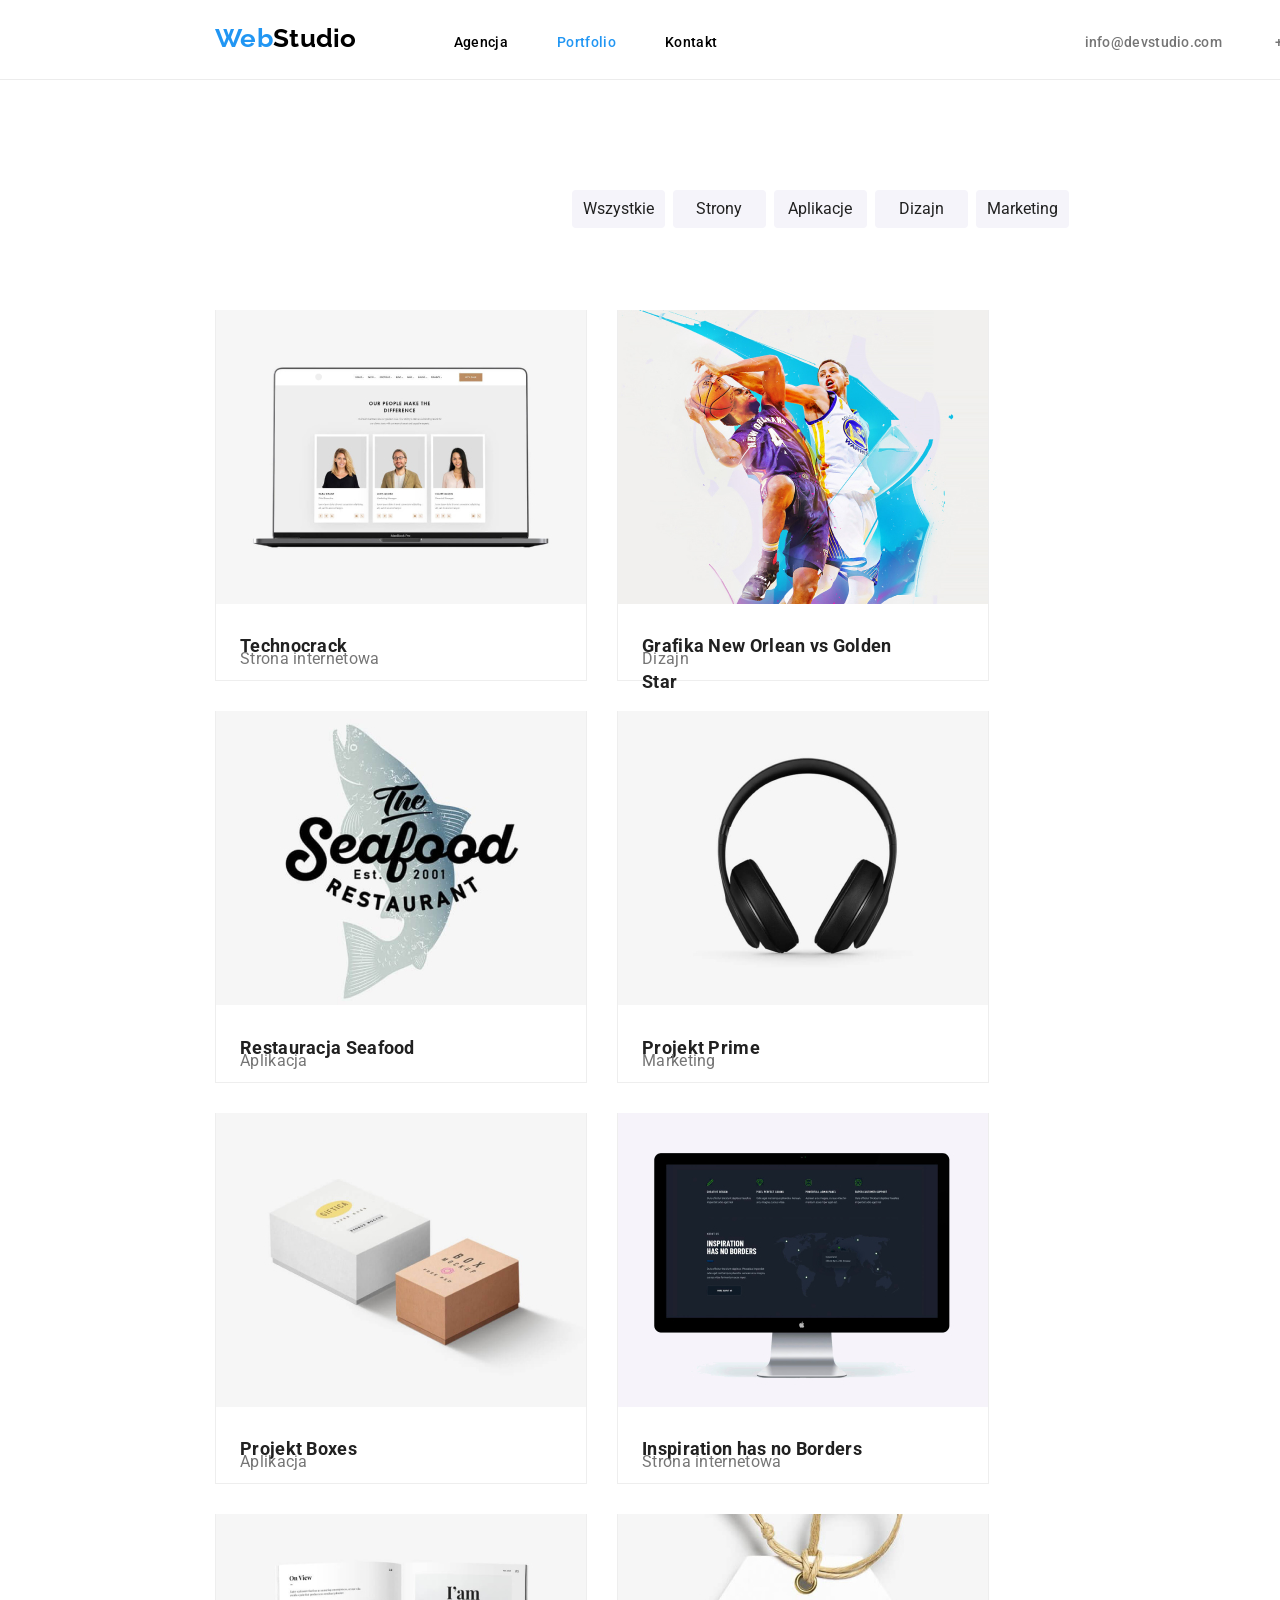
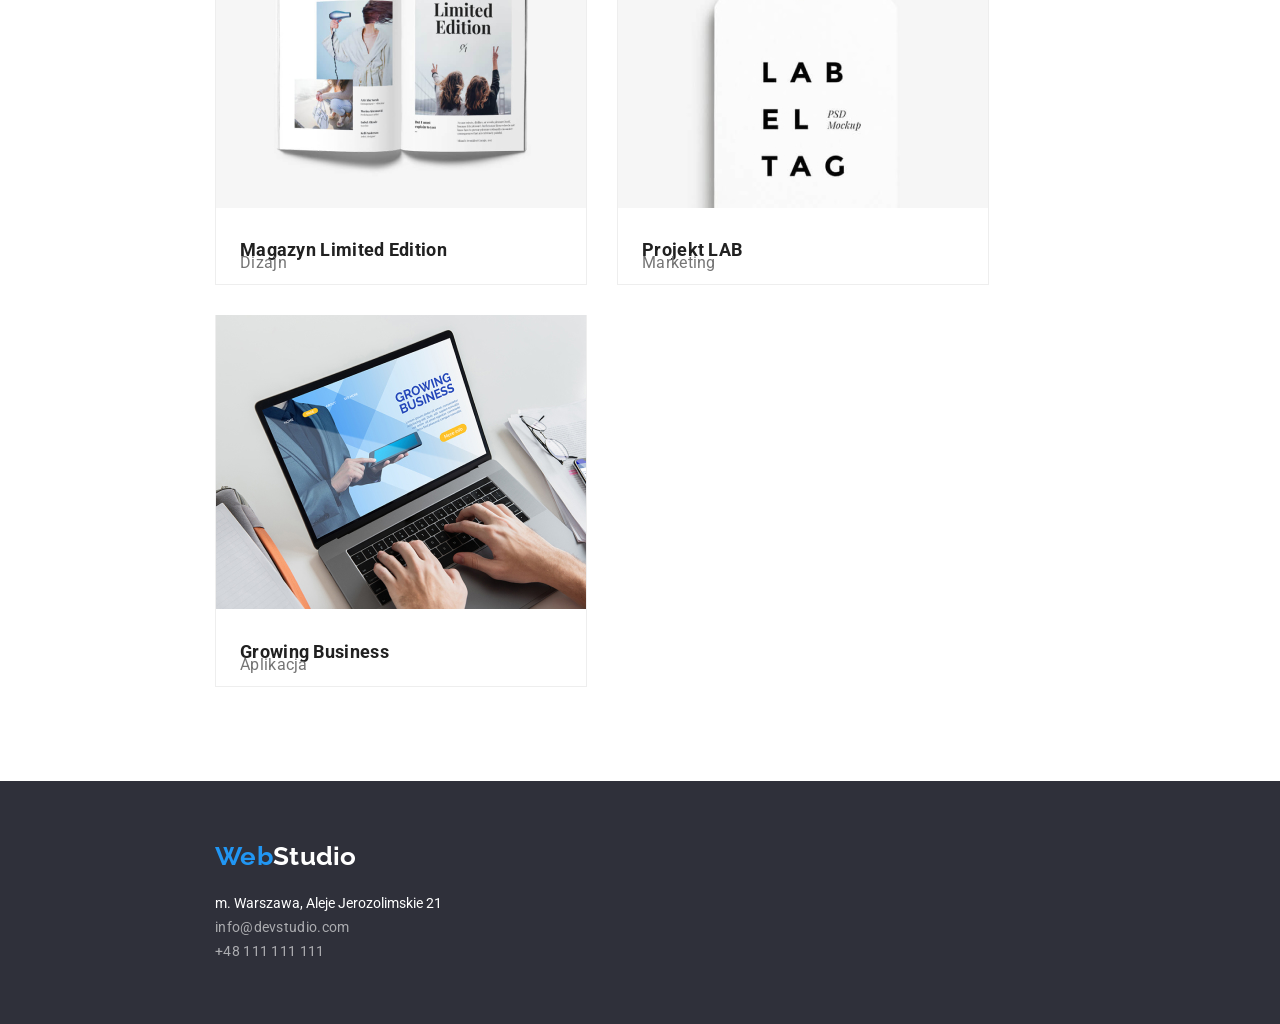
==== commit 35493ae5: "Update portfolio.html" ====
--- a/portfolio.html
+++ b/portfolio.html
@@ -6,8 +6,10 @@
     <meta name="viewport" content="width=device-width, initial-scale=1.0" />
     <title>goit-markup-hw-03</title>
     <link
+      href="
+    https://cdn.jsdelivr.net/npm/modern-normalize@1.1.0/modern-normalize.min.css
+    "
       rel="stylesheet"
-      href="node_modules/modern-normalize/modern-normalize.css"
     />
     <link rel="stylesheet" href="./css/styles.css" />
     <link rel="preconnect" href="https://fonts.googleapis.com" />
@@ -54,122 +56,142 @@
     </header>
 
     <main>
-      <div class="container">
-        <div class="section">
-          <!--Przyciski-->
-          <div class="buttons">
-            <ul class="selectors">
-              <li>
-                <button type="button" class="selector-one">Wszystkie</button>
-              </li>
-              <li>
-                <button type="button" class="selector-one">Strony</button>
-              </li>
-              <li>
-                <button type="button" class="selector-one">Aplikacje</button>
-              </li>
-              <li>
-                <button type="button" class="selector-one">Dizajn</button>
-              </li>
-              <li>
-                <button type="button" class="selector-one">Marketing</button>
-              </li>
-            </ul>
-          </div>
-          <!--Wybór produktów (nazwy plikow jpg zaczynają się od p-portfolio)-->
-          <div class="products">
-            <ul>
-              <li>
-                <img
-                  src="images/plogo-one.jpg"
-                  alt="Technocrack"
-                  width="370"
-                  height="294"
-                />
-                <p class="prod-title">Technocrack</p>
-                <p class="prod-decription">Strona internetowa</p>
-              </li>
-              <li>
-                <img
-                  src="images/plogo-two.jpg"
-                  alt="New Orlean vs Golden Star"
-                  width="370"
-                  height="294"
-                />
-                <p class="prod-title">Grafika New Orlean vs Golden Star</p>
-                <p class="prod-decription">Dizajn</p>
-              </li>
-              <li>
-                <img
-                  src="images/plogo-three.jpg"
-                  alt="Seafood Restaurant"
-                  width="370"
-                  height="294"
-                />
-                <p class="prod-title">Restauracja Seafood</p>
-                <p class="prod-decription">Aplikacja</p>
-              </li>
-              <li>
-                <img
-                  src="images/plogo-four.jpg"
-                  alt="Headphones"
-                  width="370"
-                  height="294"
-                />
-                <p class="prod-title">Projekt Prime</p>
-                <p class="prod-decription">Marketing</p>
-              </li>
-              <li>
-                <img
-                  src="images/plogo-five.jpg"
-                  alt="Boxes"
-                  width="370"
-                  height="294"
-                />
-                <p class="prod-title">Projekt Boxes</p>
-                <p class="prod-decription">Aplikacja</p>
-              </li>
-              <li>
-                <img
-                  src="images/plogo-six.jpg"
-                  alt="Monitor"
-                  width="370"
-                  height="294"
-                />
-                <p class="prod-title">Inspiration has no Borders</p>
-                <p class="prod-decription">Strona internetowa</p>
-              </li>
-              <li>
-                <img
-                  src="images/plogo-seven.jpg"
-                  alt="Magazine"
-                  width="370"
-                  height="294"
-                />
-                <p class="prod-title">Magazyn Limited Edition</p>
-                <p class="prod-decription">Dizajn</p>
-              </li>
-              <li>
-                <img
-                  src="images/plogo-eight.jpg"
-                  alt="Tag"
-                  width="370"
-                  height="294"
-                />
-                <p class="prod-title">Projekt LAB</p>
-                <p class="prod-decription">Marketing</p>
-              </li>
-              <li>
-                <img
-                  src="images/plogo-nine.jpg"
-                  alt="Laptop"
-                  width="370"
-                  height="294"
-                />
-                <p class="prod-title">Growing Business</p>
-                <p class="prod-decription">Aplikacja</p>
-              </li>
-            </ul>
+      <div class="workspace">
+        <div class="container">
+          <div class="section">
+            <!--Przyciski-->
+            <div class="buttons">
+              <ul class="selectors">
+                <li>
+                  <button type="button" class="selector-one">Wszystkie</button>
+                </li>
+                <li>
+                  <button type="button" class="selector-one">Strony</button>
+                </li>
+                <li>
+                  <button type="button" class="selector-one">Aplikacje</button>
+                </li>
+                <li>
+                  <button type="button" class="selector-one">Dizajn</button>
+                </li>
+                <li>
+                  <button type="button" class="selector-one">Marketing</button>
+                </li>
+              </ul>
+            </div>
+            <!--Wybór produktów (nazwy plikow jpg zaczynają się od p-portfolio)-->
+            <div class="products">
+              <ul>
+                <li>
+                  <img
+                    src="images/plogo-one.jpg"
+                    alt="Technocrack"
+                    width="370"
+                    height="294"
+                  />
+                  <div class="prod-box">
+                    <p class="prod-title">Technocrack</p>
+                    <p class="prod-decription">Strona internetowa</p>
+                  </div>
+                </li>
+                <li>
+                  <img
+                    src="images/plogo-two.jpg"
+                    alt="New Orlean vs Golden Star"
+                    width="370"
+                    height="294"
+                  />
+                  <div class="prod-box">
+                    <p class="prod-title">Grafika New Orlean vs Golden Star</p>
+                    <p class="prod-decription">Dizajn</p>
+                  </div>
+                </li>
+                <li>
+                  <img
+                    src="images/plogo-three.jpg"
+                    alt="Seafood Restaurant"
+                    width="370"
+                    height="294"
+                  />
+                  <div class="prod-box">
+                    <p class="prod-title">Restauracja Seafood</p>
+                    <p class="prod-decription">Aplikacja</p>
+                  </div>
+                </li>
+                <li>
+                  <img
+                    src="images/plogo-four.jpg"
+                    alt="Headphones"
+                    width="370"
+                    height="294"
+                  />
+                  <div class="prod-box">
+                    <p class="prod-title">Projekt Prime</p>
+                    <p class="prod-decription">Marketing</p>
+                  </div>
+                </li>
+                <li>
+                  <img
+                    src="images/plogo-five.jpg"
+                    alt="Boxes"
+                    width="370"
+                    height="294"
+                  />
+                  <div class="prod-box">
+                    <p class="prod-title">Projekt Boxes</p>
+                    <p class="prod-decription">Aplikacja</p>
+                  </div>
+                </li>
+                <li>
+                  <img
+                    src="images/plogo-six.jpg"
+                    alt="Monitor"
+                    width="370"
+                    height="294"
+                  />
+                  <div class="prod-box">
+                    <p class="prod-title">Inspiration has no Borders</p>
+                    <p class="prod-decription">Strona internetowa</p>
+                  </div>
+                </li>
+                <li>
+                  <img
+                    src="images/plogo-seven.jpg"
+                    alt="Magazine"
+                    width="370"
+                    height="294"
+                  />
+                  <div class="prod-box">
+                    <p class="prod-title">Magazyn Limited Edition</p>
+                    <p class="prod-decription">Dizajn</p>
+                  </div>
+                </li>
+                <li>
+                  <img
+                    src="images/plogo-eight.jpg"
+                    alt="Tag"
+                    width="370"
+                    height="294"
+                  />
+                  <div class="prod-box">
+                    <p class="prod-title">Projekt LAB</p>
+                    <p class="prod-decription">Marketing</p>
+                  </div>
+                </li>
+                <li>
+                  <img
+                    src="images/plogo-nine.jpg"
+                    alt="Laptop"
+                    width="370"
+                    height="294"
+                  />
+                  <div class="prod-box">
+                    <p class="prod-title">Growing Business</p>
+                    <p class="prod-decription">Aplikacja</p>
+                  </div>
+                </li>
+              </ul>
+            </div>
           </div>
         </div>
       </div>
--- a/css/styles.css
+++ b/css/styles.css
@@ -382,7 +382,6 @@
   letter-spacing: 0.3px;
   line-height: 1.625;
   list-style: none;
-  padding-bottom: 50px;
 }
 .selectors li {
   display: inline;
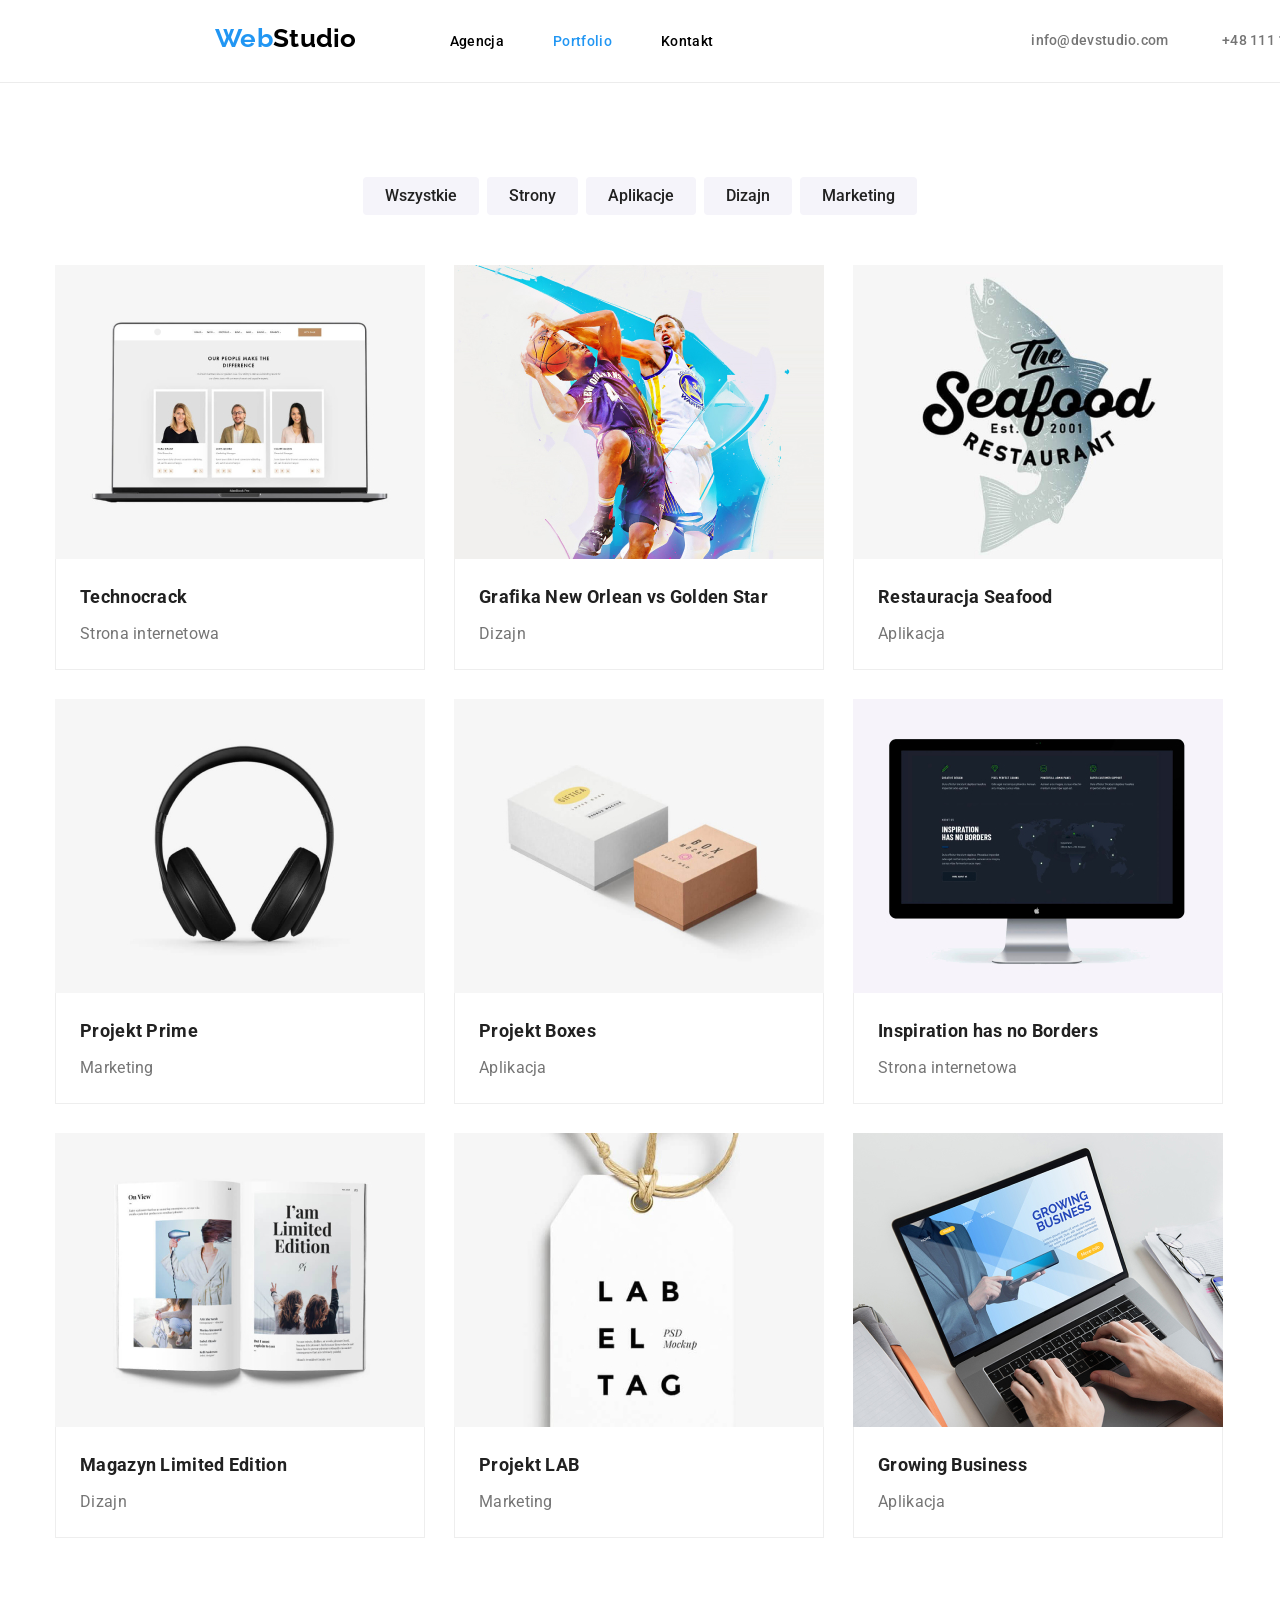
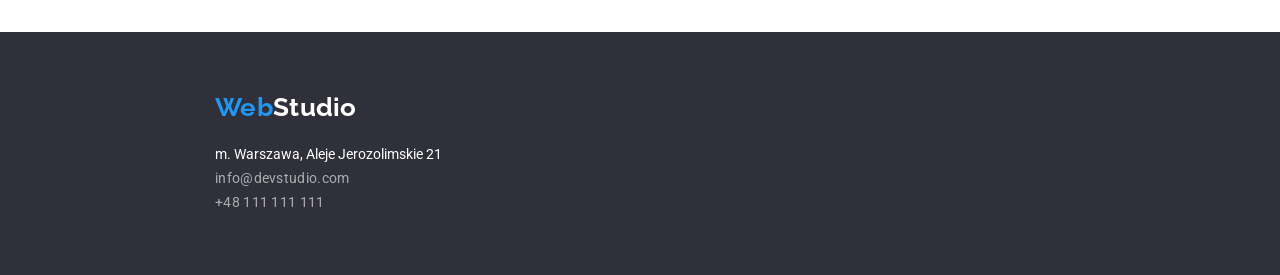
==== commit a5d46a49: "Update portfolio.html" ====
--- a/portfolio.html
+++ b/portfolio.html
@@ -56,142 +56,140 @@
     </header>
 
     <main>
-      <div class="workspace">
-        <div class="container">
-          <div class="section">
-            <!--Przyciski-->
-            <div class="buttons">
-              <ul class="selectors">
-                <li>
-                  <button type="button" class="selector-one">Wszystkie</button>
-                </li>
-                <li>
-                  <button type="button" class="selector-one">Strony</button>
-                </li>
-                <li>
-                  <button type="button" class="selector-one">Aplikacje</button>
-                </li>
-                <li>
-                  <button type="button" class="selector-one">Dizajn</button>
-                </li>
-                <li>
-                  <button type="button" class="selector-one">Marketing</button>
-                </li>
-              </ul>
-            </div>
-            <!--Wybór produktów (nazwy plikow jpg zaczynają się od p-portfolio)-->
-            <div class="products">
-              <ul>
-                <li>
-                  <img
-                    src="images/plogo-one.jpg"
-                    alt="Technocrack"
-                    width="370"
-                    height="294"
-                  />
-                  <div class="prod-box">
-                    <p class="prod-title">Technocrack</p>
-                    <p class="prod-decription">Strona internetowa</p>
-                  </div>
-                </li>
-                <li>
-                  <img
-                    src="images/plogo-two.jpg"
-                    alt="New Orlean vs Golden Star"
-                    width="370"
-                    height="294"
-                  />
-                  <div class="prod-box">
-                    <p class="prod-title">Grafika New Orlean vs Golden Star</p>
-                    <p class="prod-decription">Dizajn</p>
-                  </div>
-                </li>
-                <li>
-                  <img
-                    src="images/plogo-three.jpg"
-                    alt="Seafood Restaurant"
-                    width="370"
-                    height="294"
-                  />
-                  <div class="prod-box">
-                    <p class="prod-title">Restauracja Seafood</p>
-                    <p class="prod-decription">Aplikacja</p>
-                  </div>
-                </li>
-                <li>
-                  <img
-                    src="images/plogo-four.jpg"
-                    alt="Headphones"
-                    width="370"
-                    height="294"
-                  />
-                  <div class="prod-box">
-                    <p class="prod-title">Projekt Prime</p>
-                    <p class="prod-decription">Marketing</p>
-                  </div>
-                </li>
-                <li>
-                  <img
-                    src="images/plogo-five.jpg"
-                    alt="Boxes"
-                    width="370"
-                    height="294"
-                  />
-                  <div class="prod-box">
-                    <p class="prod-title">Projekt Boxes</p>
-                    <p class="prod-decription">Aplikacja</p>
-                  </div>
-                </li>
-                <li>
-                  <img
-                    src="images/plogo-six.jpg"
-                    alt="Monitor"
-                    width="370"
-                    height="294"
-                  />
-                  <div class="prod-box">
-                    <p class="prod-title">Inspiration has no Borders</p>
-                    <p class="prod-decription">Strona internetowa</p>
-                  </div>
-                </li>
-                <li>
-                  <img
-                    src="images/plogo-seven.jpg"
-                    alt="Magazine"
-                    width="370"
-                    height="294"
-                  />
-                  <div class="prod-box">
-                    <p class="prod-title">Magazyn Limited Edition</p>
-                    <p class="prod-decription">Dizajn</p>
-                  </div>
-                </li>
-                <li>
-                  <img
-                    src="images/plogo-eight.jpg"
-                    alt="Tag"
-                    width="370"
-                    height="294"
-                  />
-                  <div class="prod-box">
-                    <p class="prod-title">Projekt LAB</p>
-                    <p class="prod-decription">Marketing</p>
-                  </div>
-                </li>
-                <li>
-                  <img
-                    src="images/plogo-nine.jpg"
-                    alt="Laptop"
-                    width="370"
-                    height="294"
-                  />
-                  <div class="prod-box">
-                    <p class="prod-title">Growing Business</p>
-                    <p class="prod-decription">Aplikacja</p>
-                  </div>
-                </li>
-              </ul>
-            </div>
+      <div class="container">
+        <div class="section">
+          <!--Przyciski-->
+          <div class="buttons">
+            <ul class="selectors">
+              <li>
+                <button type="button" class="selector-one">Wszystkie</button>
+              </li>
+              <li>
+                <button type="button" class="selector-one">Strony</button>
+              </li>
+              <li>
+                <button type="button" class="selector-one">Aplikacje</button>
+              </li>
+              <li>
+                <button type="button" class="selector-one">Dizajn</button>
+              </li>
+              <li>
+                <button type="button" class="selector-one">Marketing</button>
+              </li>
+            </ul>
+          </div>
+          <!--Wybór produktów (nazwy plikow jpg zaczynają się od p-portfolio)-->
+          <div class="products">
+            <ul>
+              <li>
+                <img
+                  src="images/plogo-one.jpg"
+                  alt="Technocrack"
+                  width="370"
+                  height="294"
+                />
+                <div class="prod-box">
+                  <p class="prod-title">Technocrack</p>
+                  <p class="prod-decription">Strona internetowa</p>
+                </div>
+              </li>
+              <li>
+                <img
+                  src="images/plogo-two.jpg"
+                  alt="New Orlean vs Golden Star"
+                  width="370"
+                  height="294"
+                />
+                <div class="prod-box">
+                  <p class="prod-title">Grafika New Orlean vs Golden Star</p>
+                  <p class="prod-decription">Dizajn</p>
+                </div>
+              </li>
+              <li>
+                <img
+                  src="images/plogo-three.jpg"
+                  alt="Seafood Restaurant"
+                  width="370"
+                  height="294"
+                />
+                <div class="prod-box">
+                  <p class="prod-title">Restauracja Seafood</p>
+                  <p class="prod-decription">Aplikacja</p>
+                </div>
+              </li>
+              <li>
+                <img
+                  src="images/plogo-four.jpg"
+                  alt="Headphones"
+                  width="370"
+                  height="294"
+                />
+                <div class="prod-box">
+                  <p class="prod-title">Projekt Prime</p>
+                  <p class="prod-decription">Marketing</p>
+                </div>
+              </li>
+              <li>
+                <img
+                  src="images/plogo-five.jpg"
+                  alt="Boxes"
+                  width="370"
+                  height="294"
+                />
+                <div class="prod-box">
+                  <p class="prod-title">Projekt Boxes</p>
+                  <p class="prod-decription">Aplikacja</p>
+                </div>
+              </li>
+              <li>
+                <img
+                  src="images/plogo-six.jpg"
+                  alt="Monitor"
+                  width="370"
+                  height="294"
+                />
+                <div class="prod-box">
+                  <p class="prod-title">Inspiration has no Borders</p>
+                  <p class="prod-decription">Strona internetowa</p>
+                </div>
+              </li>
+              <li>
+                <img
+                  src="images/plogo-seven.jpg"
+                  alt="Magazine"
+                  width="370"
+                  height="294"
+                />
+                <div class="prod-box">
+                  <p class="prod-title">Magazyn Limited Edition</p>
+                  <p class="prod-decription">Dizajn</p>
+                </div>
+              </li>
+              <li>
+                <img
+                  src="images/plogo-eight.jpg"
+                  alt="Tag"
+                  width="370"
+                  height="294"
+                />
+                <div class="prod-box">
+                  <p class="prod-title">Projekt LAB</p>
+                  <p class="prod-decription">Marketing</p>
+                </div>
+              </li>
+              <li>
+                <img
+                  src="images/plogo-nine.jpg"
+                  alt="Laptop"
+                  width="370"
+                  height="294"
+                />
+                <div class="prod-box">
+                  <p class="prod-title">Growing Business</p>
+                  <p class="prod-decription">Aplikacja</p>
+                </div>
+              </li>
+            </ul>
           </div>
         </div>
       </div>
--- a/css/styles.css
+++ b/css/styles.css
@@ -8,6 +8,7 @@
   --second-background-color: #2f303a;
   --button-color: #2196f3;
   --selectors-background-colour: #f5f4fa;
+  --background-colour: #e5e5e5;
 }
 
 body {
@@ -15,17 +16,24 @@
   color: var(--second-text-color);
 }
 
+* {
+  margin: 0;
+  padding: 0;
+}
+
+img {
+  display: block;
+}
+
 .container {
   width: 1200px;
-  margin-left: 200px;
-  margin-right: 200px;
+  margin: 0 auto;
   padding-left: 15px;
   padding-right: 15px;
 }
 
 .section {
   padding-top: 94px;
-  /* padding-bottom: 94px; */
 }
 
 /* Header - start */
@@ -35,18 +43,18 @@
 }
 .header {
   background-color: var(--first-background-color);
-  display: block;
+  display: flex;
+}
+
+/* Web Studio */
+
+.header-logo {
+  display: inline;
+  text-align: left;
   padding-top: 24px;
   padding-bottom: 25px;
 }
 
-/* Web Studio */
-
-.header-logo {
-  display: inline;
-  text-align: left;
-}
-
 .logo-up {
   font-family: Raleway;
   font-weight: 700;
@@ -87,39 +95,26 @@
   text-decoration: none;
 }
 
-.nav-list li:hover {
-  display: inline;
-  text-decoration: none;
-}
-
 .nav-list a {
   text-decoration: none;
 }
 
 .nav-list a:hover {
-  display: inline;
-  text-decoration: none;
   color: var(--fourth-text-color);
 }
 
 .agency {
   color: #000;
 }
-.agency:hover {
-  text-decoration: none;
-}
+
 .portfolio {
   color: #000;
 }
-.portfolio:hover {
-  text-decoration: none;
-}
+
 .contact {
   color: #000;
 }
-.contact:hover {
-  text-decoration: none;
-}
+
 .active {
   color: #2196f3;
 }
@@ -133,13 +128,8 @@
   text-align: right;
   display: inline;
   padding-left: 318px;
-}
-
-.contact-details :hover {
-  font-weight: 500;
-  font-size: 14px;
-  text-decoration: none;
-  text-align: right;
+  padding-top: 32px;
+  padding-bottom: 32px;
 }
 
 .contact-details_email {
@@ -163,7 +153,6 @@
   background-color: var(--second-background-color);
   text-align: center;
   width: 1600px;
-  height: 600px;
 }
 
 .button-description {
@@ -189,11 +178,19 @@
   box-shadow: 0px 4px 4px rgba(0, 0, 0, 0.15);
   color: var(--third-text-color);
   cursor: pointer;
-  width: 200px;
-  height: 50px;
+  padding: 10px 41px 10px 42px;
+  margin-bottom: 200px;
 }
 
 /* Description Lorem Ipsum */
+
+.workspace {
+  width: 1600px;
+}
+
+.lorem-ipsum {
+  background-color: var(--first-background-color);
+}
 
 .lorem-ipsum ul {
   display: flex;
@@ -239,6 +236,7 @@
   line-height: 1.16;
   letter-spacing: 0.3px;
   color: var(--first-text-color);
+  padding-bottom: 50px;
 }
 .photo {
   display: flex;
@@ -249,14 +247,14 @@
 .photos ul {
   list-style: none;
   gap: 30px;
+  padding-bottom: 94px;
 }
 
 /* Team */
 
 .our-team {
-  background-color: var(--first-background-color);
-  display: inline;
-  margin-bottom: 94px;
+  background-color: var(--background-colour);
+  display: inline;
 }
 
 .our-team h2 {
@@ -266,12 +264,14 @@
   line-height: 1.16;
   letter-spacing: 0.3px;
   text-align: center;
+  padding-bottom: 50px;
 }
 
 .members {
   display: flex;
   flex-direction: row;
   justify-content: space-between;
+  padding-bottom: 94px;
 }
 
 .members li {
@@ -281,7 +281,6 @@
 }
 .member {
   width: 270px;
-  height: 368px;
   align-items: center;
   box-shadow: 0px 1px 3px rgba(0, 0, 0, 0.12), 0px 1px 1px rgba(0, 0, 0, 0.14),
     0px 2px 1px rgba(0, 0, 0, 0.2);
@@ -298,12 +297,15 @@
   letter-spacing: 0.3px;
   text-align: center;
   color: var(--first-text-color);
+  padding-top: 30px;
 }
 .member-text {
   font-size: 16px;
   line-height: 1.18;
   letter-spacing: 0.3px;
   text-align: center;
+  padding-top: 10px;
+  padding-bottom: 30px;
 }
 
 /* Main - End */
@@ -312,7 +314,6 @@
 .section_footer {
   width: 1600px;
   background-color: var(--second-background-color);
-  margin-top: 94px;
 }
 
 .lower-line {
@@ -383,23 +384,25 @@
   line-height: 1.625;
   list-style: none;
 }
-.selectors li {
-  display: inline;
-}
+/* .selectors li {
+  display: inline;
+} */
 .selector-one {
   color: var(--first-text-color);
   background-color: var(--selectors-background-colour);
   border: none;
   border-radius: 4px;
   cursor: pointer;
-  width: 93px;
-  height: 38px;
-}
-.selector-one:hover,
-:focus {
-  text-align: center;
+  padding: 6px 22px 6px 22px;
+  font-family: Roboto;
+  font-weight: 500;
+  font-size: 16px;
+  line-height: 1.63;
+}
+.selector-one:hover {
+  /* text-align: center; */
   background-color: var(--button-color);
-  border-radius: 4px;
+  /* border-radius: 4px; */
   color: var(--third-text-color);
   box-shadow: 0px 2px 2px rgba(0, 0, 0, 0.12), 0px 2px 1px rgba(0, 0, 0, 0.08),
     0px 1px 3px rgba(0, 0, 0, 0.1);
@@ -417,25 +420,25 @@
   align-content: space-between;
   flex-wrap: wrap;
   flex-basis: calc((100% - 60px) / 3);
-  gap: 30px;
+  gap: 29px;
   align-items: center;
-  padding: 0;
-}
-
-.products li {
+  padding-bottom: 94px;
+}
+
+.prod-box {
   border-right: 1px solid #eeeeee;
   border-bottom: 1px solid #eeeeee;
   border-left: 1px solid #eeeeee;
 }
 
-.products li:hover,
+/* .products li:hover,
 :focus {
   border-right: 1px solid #eeeeee;
   border-bottom: 1px solid #eeeeee;
   border-left: 1px solid #eeeeee;
   box-shadow: 0px 1px 1px rgba(0, 0, 0, 0.12), 0px 4px 4px rgba(0, 0, 0, 0.06),
     1px 4px 6px rgba(0, 0, 0, 0.16);
-}
+} */
 
 .prod-title {
   font-size: 18px;
@@ -444,8 +447,6 @@
   letter-spacing: 0.3px;
   color: var(--first-text-color);
   margin: 0;
-  width: 322px;
-  height: 36px;
   padding: 20px 24px 4px 24px;
 }
 .prod-decription {
@@ -453,7 +454,5 @@
   line-height: 1.875;
   letter-spacing: 0.3px;
   margin: 0;
-  width: 322px;
-  height: 36px;
   padding: 0px 24px 20px 24px;
 }
